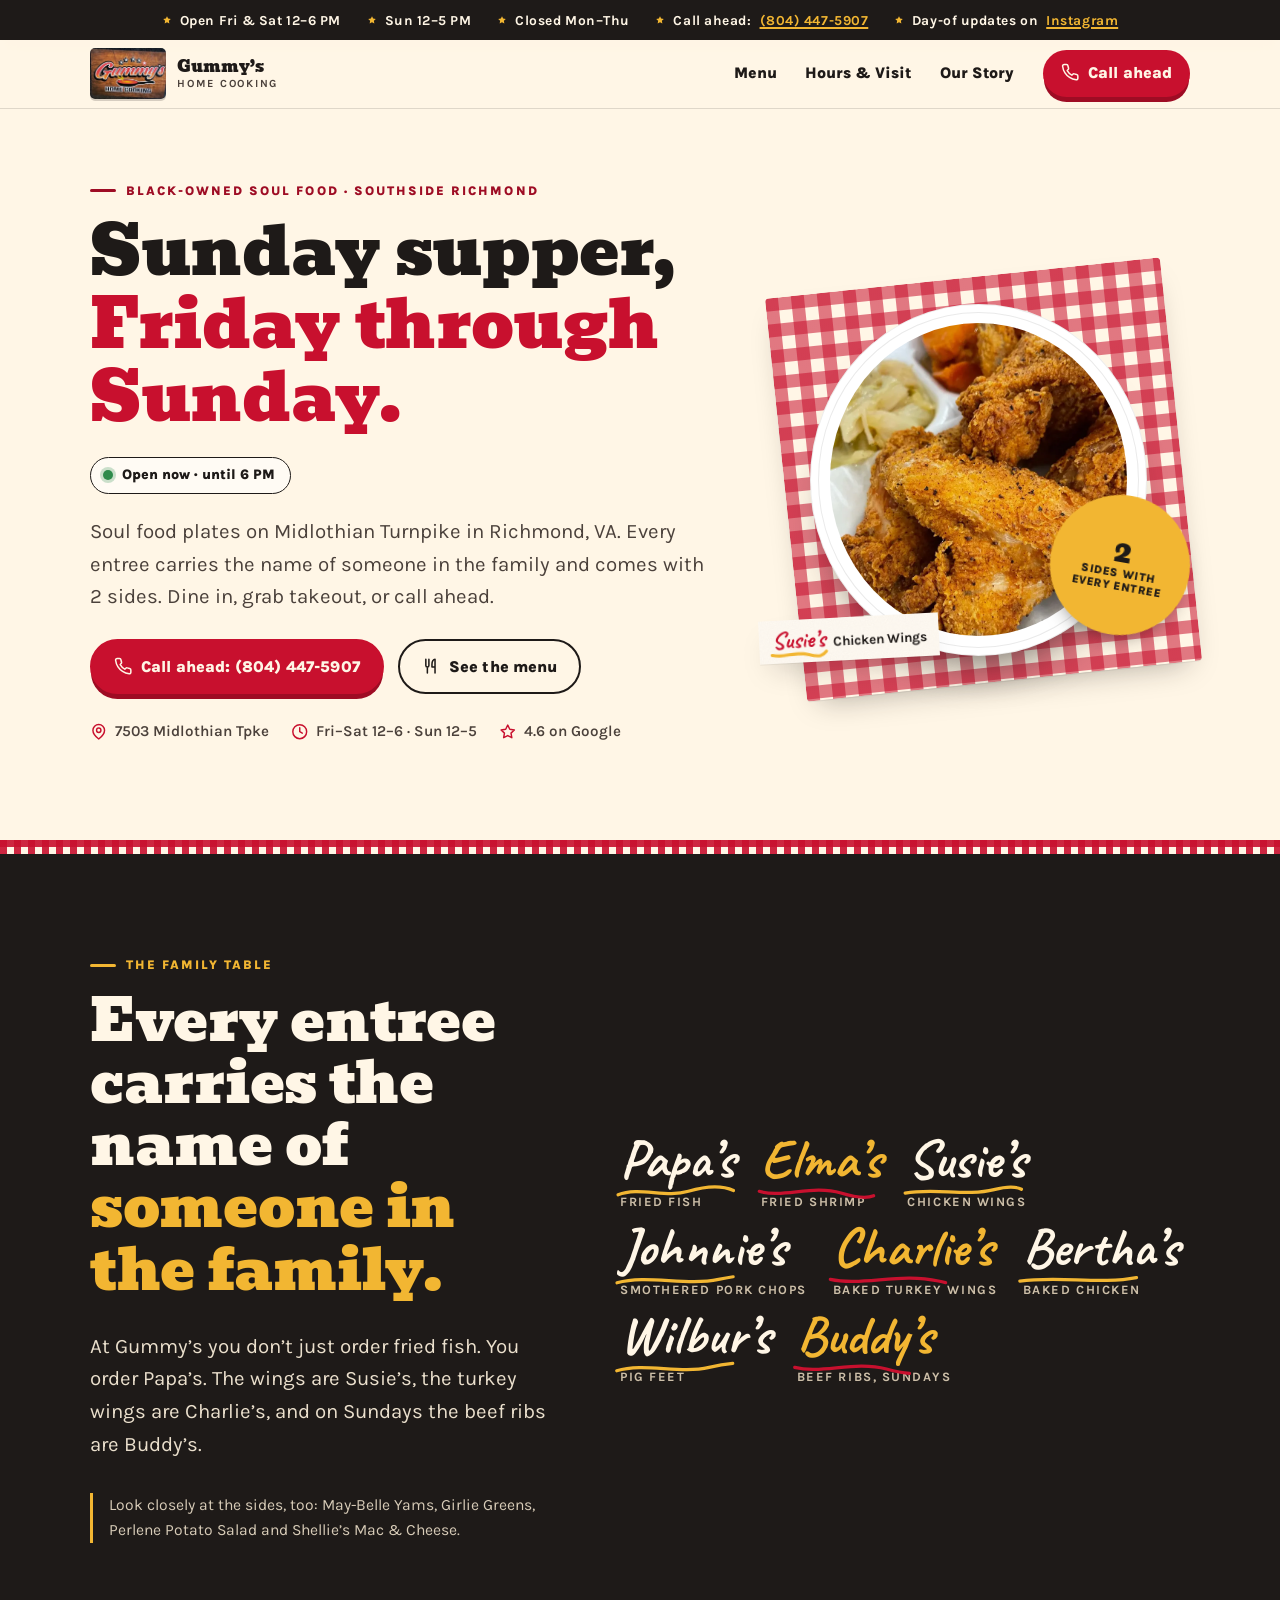
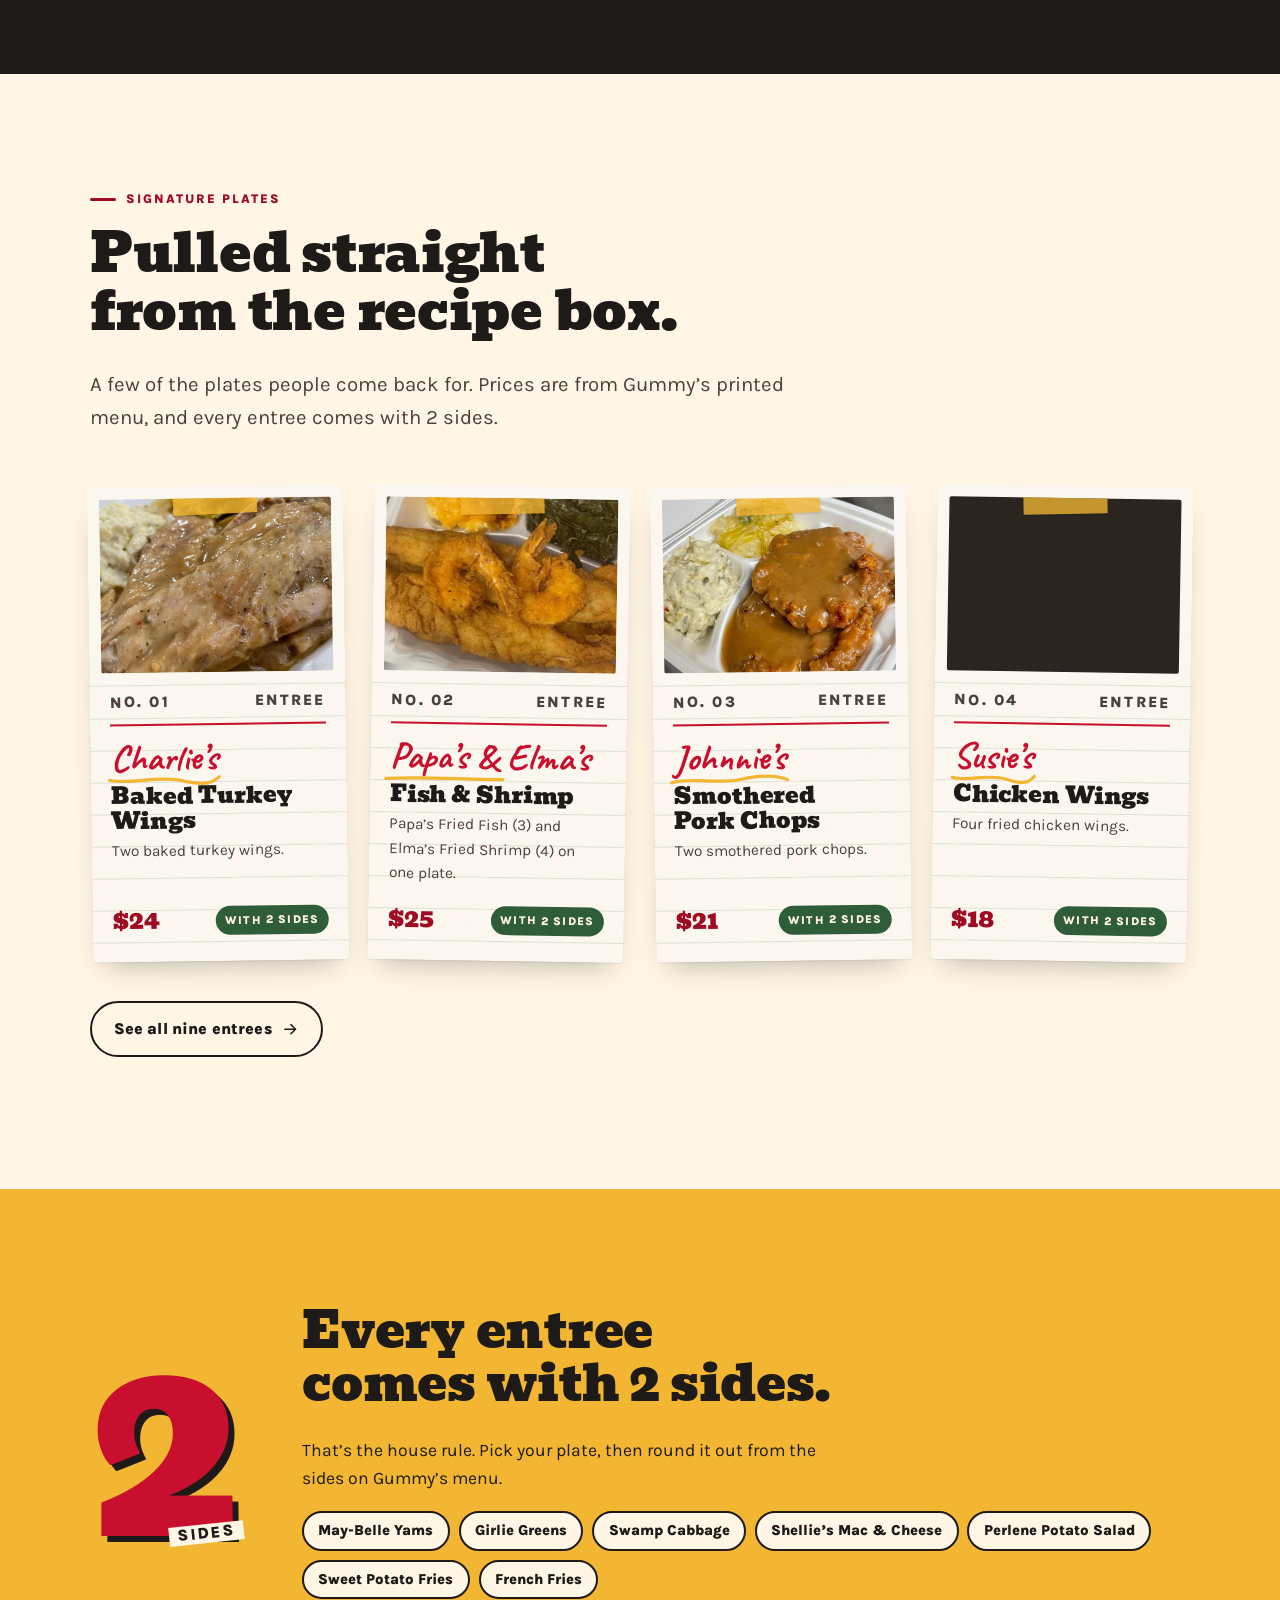
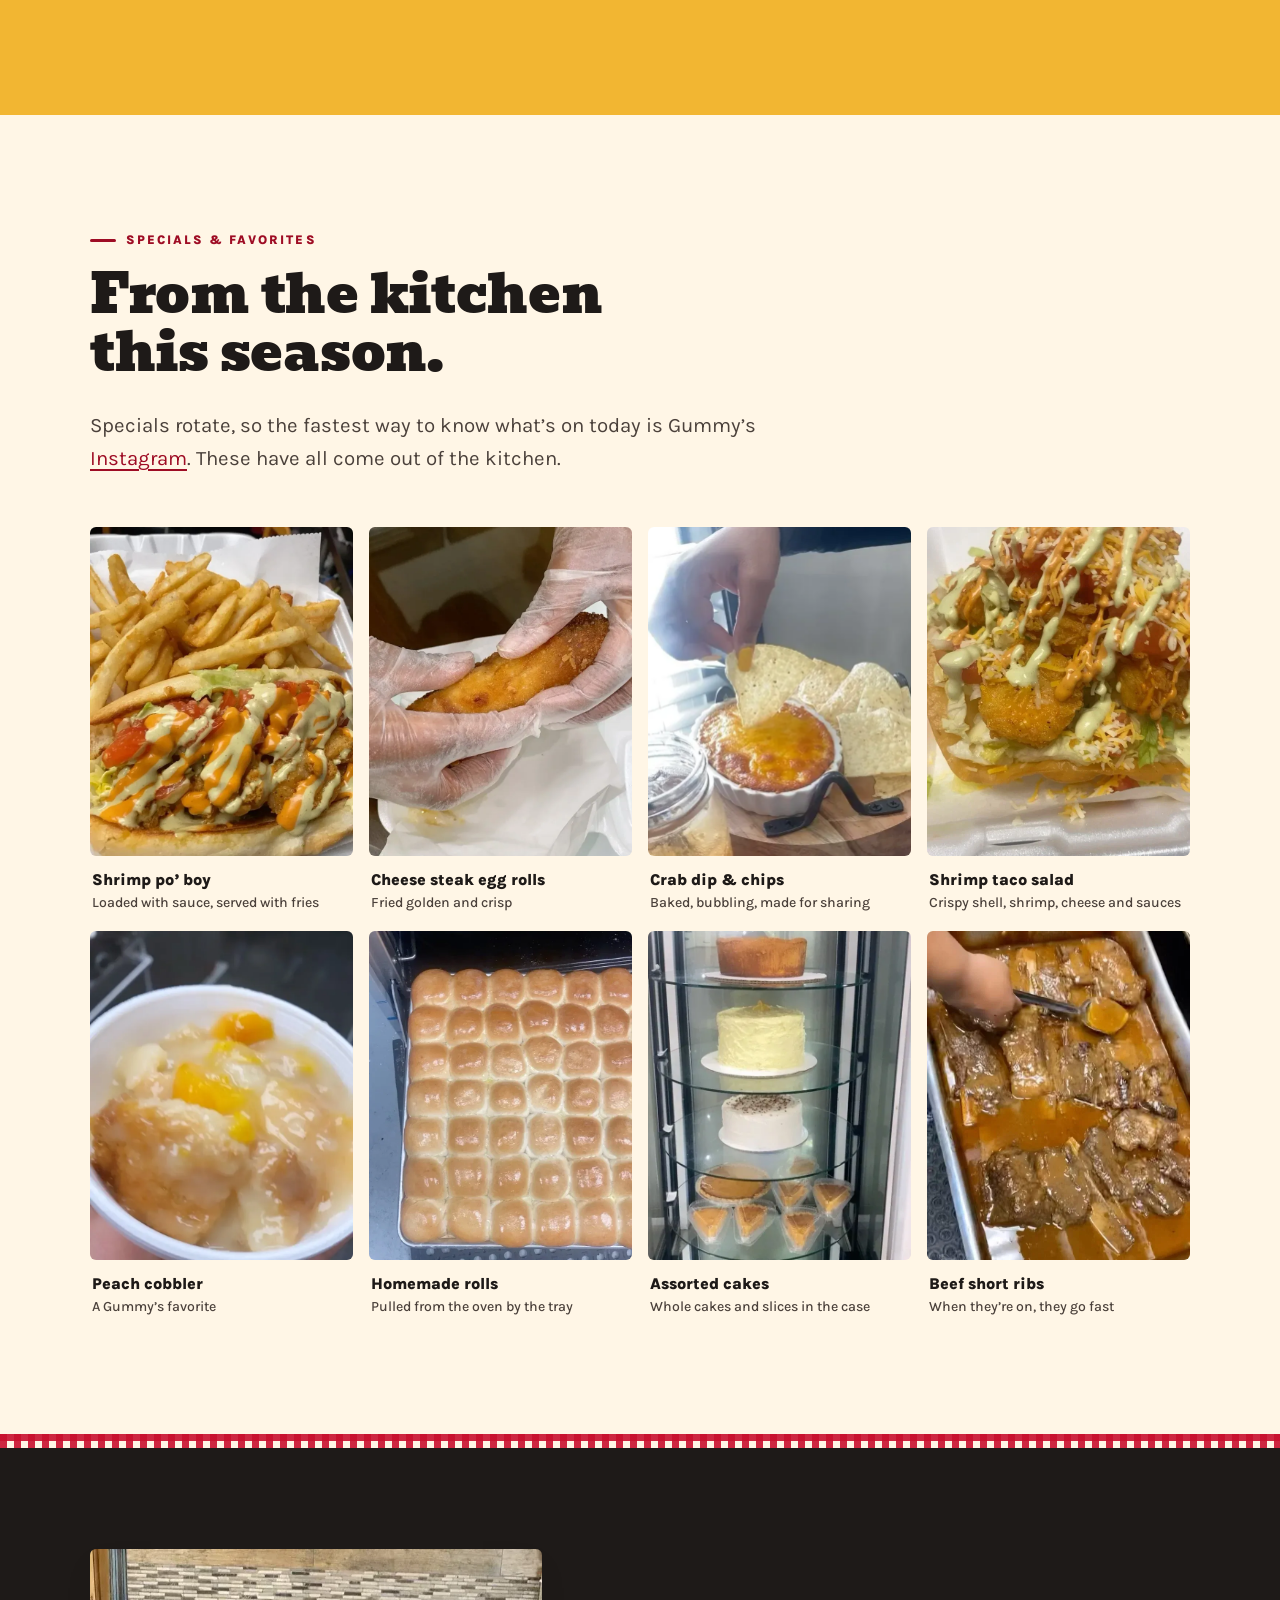
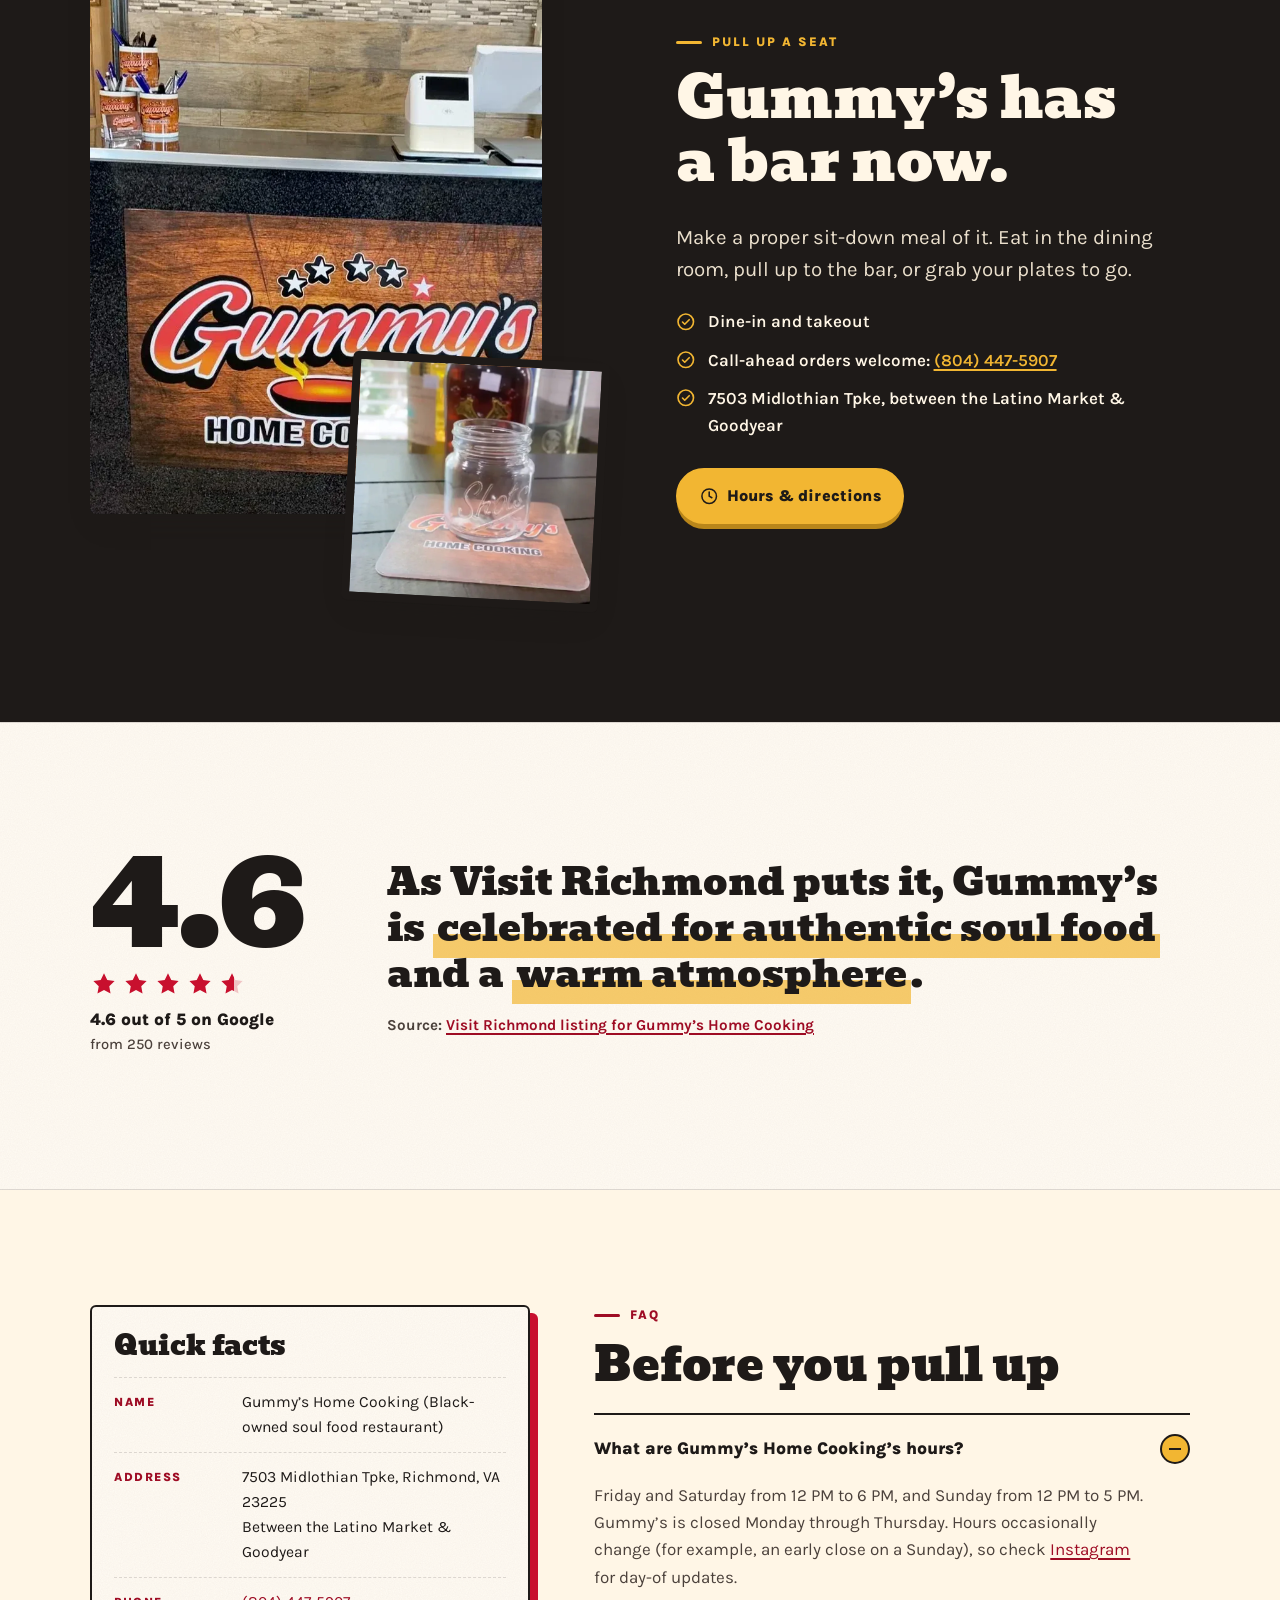
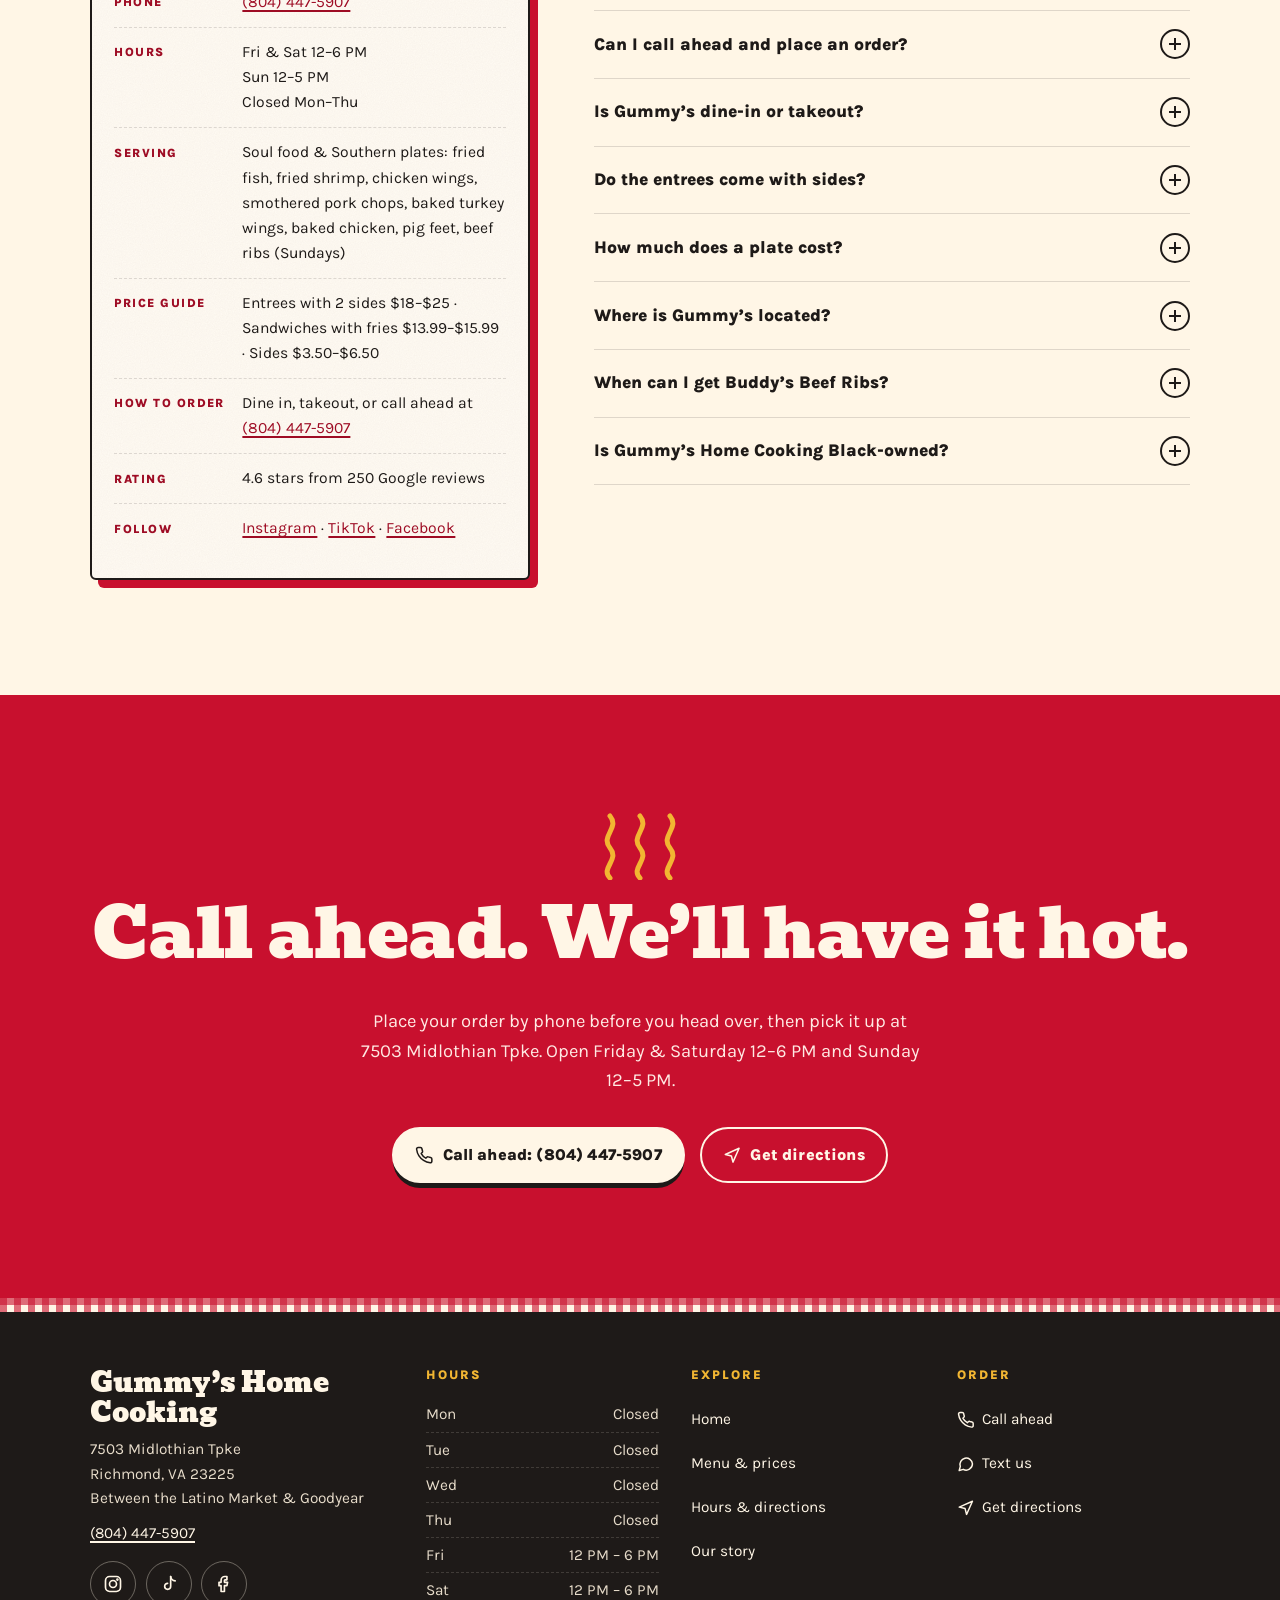
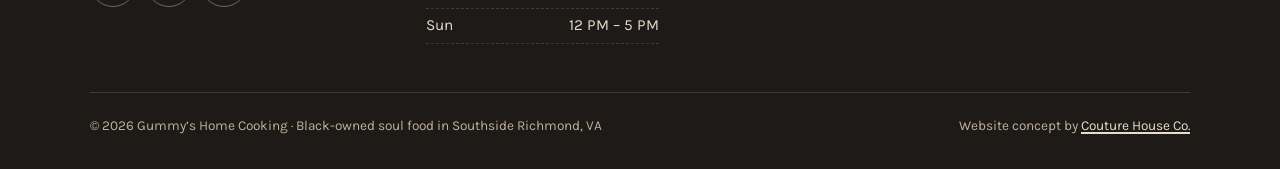
==== index.html @ 1d419b8d "Initial commit: Gummy's Home Cooking static site. Production-ready spec site for Netlify deploy with" ====
<!doctype html>
<html lang="en">
<head>
<meta charset="utf-8">
<meta name="viewport" content="width=device-width, initial-scale=1, viewport-fit=cover">
<title>Gummy's Home Cooking | Soul Food in Richmond, VA</title>
<meta name="description" content="Black-owned soul food on Midlothian Tpke in Richmond, VA. Family-named plates with 2 sides. Open Fri–Sun. Call ahead: (804) 447-5907.">
<link rel="canonical" href="https://gummyshomecooking.com/">
<meta name="theme-color" content="#C8102E">
<meta name="robots" content="index, follow, max-image-preview:large">
<meta property="og:type" content="restaurant">
<meta property="og:site_name" content="Gummy&#39;s Home Cooking">
<meta property="og:title" content="Gummy's Home Cooking | Soul Food in Richmond, VA">
<meta property="og:description" content="Black-owned soul food on Midlothian Tpke in Richmond, VA. Family-named plates with 2 sides. Open Fri–Sun. Call ahead: (804) 447-5907.">
<meta property="og:url" content="https://gummyshomecooking.com/">
<meta property="og:image" content="https://gummyshomecooking.com/assets/img/og.jpg">
<meta property="og:image:width" content="1200">
<meta property="og:image:height" content="630">
<meta property="og:image:alt" content="Gummy&#39;s Home Cooking — soul food on Midlothian Turnpike, Richmond, VA">
<meta property="og:locale" content="en_US">
<meta name="twitter:card" content="summary_large_image">
<meta name="twitter:title" content="Gummy's Home Cooking | Soul Food in Richmond, VA">
<meta name="twitter:description" content="Black-owned soul food on Midlothian Tpke in Richmond, VA. Family-named plates with 2 sides. Open Fri–Sun. Call ahead: (804) 447-5907.">
<meta name="twitter:image" content="https://gummyshomecooking.com/assets/img/og.jpg">
<meta name="geo.region" content="US-VA">
<meta name="geo.placename" content="Richmond">
<link rel="icon" href="assets/img/favicon.svg" type="image/svg+xml">
<link rel="icon" href="assets/img/favicon-32.png" sizes="32x32" type="image/png">
<link rel="apple-touch-icon" href="assets/img/apple-touch-icon.png">
<link rel="manifest" href="site.webmanifest">
<link rel="preload" href="assets/fonts/bevan-latin-400-normal.woff2" as="font" type="font/woff2" crossorigin>
<link rel="preload" href="assets/fonts/karla-latin-wght-normal.woff2" as="font" type="font/woff2" crossorigin>
<link rel="preload" as="image" href="assets/img/susies-fried-chicken-wings-800.webp" imagesrcset="assets/img/susies-fried-chicken-wings-800.webp 800w, assets/img/susies-fried-chicken-wings.webp 1440w" imagesizes="(min-width: 900px) 520px, 90vw" fetchpriority="high">
<link rel="stylesheet" href="assets/css/fonts.css">
<link rel="stylesheet" href="assets/css/site.css">
<script>document.documentElement.classList.add('js')</script>
<script src="assets/js/site.js" defer></script>
<script type="application/ld+json">{
 "@context": "https://schema.org",
 "@graph": [
  {
   "@type": "Restaurant",
   "@id": "https://gummyshomecooking.com/#restaurant",
   "name": "Gummy's Home Cooking",
   "url": "https://gummyshomecooking.com/",
   "logo": "https://gummyshomecooking.com/assets/img/gummys-logo-sign.webp",
   "image": [
    "https://gummyshomecooking.com/assets/img/og.jpg",
    "https://gummyshomecooking.com/assets/img/storefront-sign-night.webp",
    "https://gummyshomecooking.com/assets/img/charlies-baked-turkey-wings.webp"
   ],
   "description": "Black-owned soul food restaurant on Midlothian Turnpike in Southside Richmond, VA. Every entree is named for someone in the family and comes with 2 sides. Dine-in, takeout and call-ahead orders.",
   "telephone": "+1-804-447-5907",
   "address": {
    "@type": "PostalAddress",
    "streetAddress": "7503 Midlothian Tpke",
    "addressLocality": "Richmond",
    "addressRegion": "VA",
    "postalCode": "23225",
    "addressCountry": "US"
   },
   "hasMap": "https://www.google.com/maps/search/?api=1&query=Gummy%27s+Home+Cooking+7503+Midlothian+Tpke+Richmond+VA+23225",
   "openingHoursSpecification": [
    {
     "@type": "OpeningHoursSpecification",
     "dayOfWeek": [
      "Friday",
      "Saturday"
     ],
     "opens": "12:00",
     "closes": "18:00"
    },
    {
     "@type": "OpeningHoursSpecification",
     "dayOfWeek": "Sunday",
     "opens": "12:00",
     "closes": "17:00"
    }
   ],
   "servesCuisine": [
    "Soul Food",
    "Southern"
   ],
   "priceRange": "$5–$25",
   "sameAs": [
    "https://www.instagram.com/gummyshomecooking/",
    "https://www.tiktok.com/@gummyshomecooking",
    "https://www.facebook.com/GummysHomeCooking/"
   ],
   "areaServed": [
    {
     "@type": "City",
     "name": "Richmond",
     "containedInPlace": {
      "@type": "State",
      "name": "Virginia"
     }
    },
    {
     "@type": "Place",
     "name": "Southside Richmond"
    }
   ],
   "hasMenu": {
    "@type": "Menu",
    "name": "Gummy's Home Cooking Menu",
    "url": "https://gummyshomecooking.com/menu.html",
    "inLanguage": "en-US",
    "hasMenuSection": [
     {
      "@type": "MenuSection",
      "name": "Entrees with 2 Sides",
      "hasMenuItem": [
       {
        "@type": "MenuItem",
        "name": "Papa's Fried Fish",
        "description": "Three pieces of fried fish. Served with 2 sides.",
        "offers": {
         "@type": "Offer",
         "price": "20.00",
         "priceCurrency": "USD"
        }
       },
       {
        "@type": "MenuItem",
        "name": "Elma's Fried Shrimp",
        "description": "Ten fried shrimp. Served with 2 sides.",
        "offers": {
         "@type": "Offer",
         "price": "22.00",
         "priceCurrency": "USD"
        }
       },
       {
        "@type": "MenuItem",
        "name": "Papa's & Elma's Fish & Shrimp",
        "description": "Papa's Fried Fish (3) and Elma's Fried Shrimp (4) on one plate. Served with 2 sides.",
        "offers": {
         "@type": "Offer",
         "price": "25.00",
         "priceCurrency": "USD"
        }
       },
       {
        "@type": "MenuItem",
        "name": "Susie's Chicken Wings",
        "description": "Four fried chicken wings. Served with 2 sides.",
        "offers": {
         "@type": "Offer",
         "price": "18.00",
         "priceCurrency": "USD"
        }
       },
       {
        "@type": "MenuItem",
        "name": "Johnnie's Smothered Pork Chops",
        "description": "Two smothered pork chops. Served with 2 sides.",
        "offers": {
         "@type": "Offer",
         "price": "21.00",
         "priceCurrency": "USD"
        }
       },
       {
        "@type": "MenuItem",
        "name": "Charlie's Baked Turkey Wings",
        "description": "Two baked turkey wings. Served with 2 sides.",
        "offers": {
         "@type": "Offer",
         "price": "24.00",
         "priceCurrency": "USD"
        }
       },
       {
        "@type": "MenuItem",
        "name": "Bertha's Baked Chicken",
        "description": "Baked chicken, served with 2 sides."
       },
       {
        "@type": "MenuItem",
        "name": "Wilbur's Pig Feet",
        "description": "Pig feet, served with 2 sides."
       },
       {
        "@type": "MenuItem",
        "name": "Buddy's Beef Ribs",
        "description": "Beef ribs, served on Sundays only. Served with 2 sides."
       }
      ],
      "description": "Every entree is named for someone in the family and comes with 2 sides."
     },
     {
      "@type": "MenuSection",
      "name": "Sides",
      "hasMenuItem": [
       {
        "@type": "MenuItem",
        "name": "Shellie's Mac & Cheese",
        "offers": {
         "@type": "Offer",
         "price": "6.50",
         "priceCurrency": "USD"
        }
       },
       {
        "@type": "MenuItem",
        "name": "Perlene Potato Salad",
        "offers": {
         "@type": "Offer",
         "price": "5.00",
         "priceCurrency": "USD"
        }
       },
       {
        "@type": "MenuItem",
        "name": "Sweet Potato Fries",
        "offers": {
         "@type": "Offer",
         "price": "4.00",
         "priceCurrency": "USD"
        }
       },
       {
        "@type": "MenuItem",
        "name": "Swamp Cabbage",
        "offers": {
         "@type": "Offer",
         "price": "5.00",
         "priceCurrency": "USD"
        }
       },
       {
        "@type": "MenuItem",
        "name": "May-Belle Yams",
        "offers": {
         "@type": "Offer",
         "price": "5.00",
         "priceCurrency": "USD"
        }
       },
       {
        "@type": "MenuItem",
        "name": "Girlie Greens",
        "offers": {
         "@type": "Offer",
         "price": "5.00",
         "priceCurrency": "USD"
        }
       },
       {
        "@type": "MenuItem",
        "name": "French Fries",
        "offers": {
         "@type": "Offer",
         "price": "3.50",
         "priceCurrency": "USD"
        }
       }
      ]
     },
     {
      "@type": "MenuSection",
      "name": "Appetizers",
      "hasMenuItem": [
       {
        "@type": "MenuItem",
        "name": "Fried Mushrooms",
        "offers": {
         "@type": "Offer",
         "price": "5.00",
         "priceCurrency": "USD"
        }
       },
       {
        "@type": "MenuItem",
        "name": "Steak Egg Roll",
        "offers": {
         "@type": "Offer",
         "price": "6.00",
         "priceCurrency": "USD"
        }
       },
       {
        "@type": "MenuItem",
        "name": "Fried Okra",
        "offers": {
         "@type": "Offer",
         "price": "5.00",
         "priceCurrency": "USD"
        }
       },
       {
        "@type": "MenuItem",
        "name": "Onion Rings",
        "offers": {
         "@type": "Offer",
         "price": "5.00",
         "priceCurrency": "USD"
        }
       }
      ]
     },
     {
      "@type": "MenuSection",
      "name": "Sandwiches with Fries",
      "hasMenuItem": [
       {
        "@type": "MenuItem",
        "name": "Pork Chop Sandwich",
        "offers": {
         "@type": "Offer",
         "price": "13.99",
         "priceCurrency": "USD"
        }
       },
       {
        "@type": "MenuItem",
        "name": "Shrimp Po Boy",
        "offers": {
         "@type": "Offer",
         "price": "15.99",
         "priceCurrency": "USD"
        }
       },
       {
        "@type": "MenuItem",
        "name": "Fish Po Boy",
        "offers": {
         "@type": "Offer",
         "price": "14.99",
         "priceCurrency": "USD"
        }
       }
      ]
     },
     {
      "@type": "MenuSection",
      "name": "Salads",
      "hasMenuItem": [
       {
        "@type": "MenuItem",
        "name": "Shrimp Taco Salad",
        "offers": {
         "@type": "Offer",
         "price": "15.99",
         "priceCurrency": "USD"
        }
       },
       {
        "@type": "MenuItem",
        "name": "Fish Taco Salad",
        "offers": {
         "@type": "Offer",
         "price": "13.99",
         "priceCurrency": "USD"
        }
       }
      ]
     },
     {
      "@type": "MenuSection",
      "name": "Kids Meals with Fries & Drink",
      "hasMenuItem": [
       {
        "@type": "MenuItem",
        "name": "Grilled Cheese",
        "offers": {
         "@type": "Offer",
         "price": "5.99",
         "priceCurrency": "USD"
        }
       },
       {
        "@type": "MenuItem",
        "name": "Shrimp (5)",
        "offers": {
         "@type": "Offer",
         "price": "7.99",
         "priceCurrency": "USD"
        }
       },
       {
        "@type": "MenuItem",
        "name": "Chicken Tenders (2)",
        "offers": {
         "@type": "Offer",
         "price": "6.99",
         "priceCurrency": "USD"
        }
       }
      ]
     },
     {
      "@type": "MenuSection",
      "name": "Drinks",
      "hasMenuItem": [
       {
        "@type": "MenuItem",
        "name": "Pepsi Products",
        "offers": {
         "@type": "Offer",
         "price": "2.99",
         "priceCurrency": "USD"
        }
       },
       {
        "@type": "MenuItem",
        "name": "Sweet Tea",
        "offers": {
         "@type": "Offer",
         "price": "2.99",
         "priceCurrency": "USD"
        }
       },
       {
        "@type": "MenuItem",
        "name": "Bottle Water",
        "offers": {
         "@type": "Offer",
         "price": "2.00",
         "priceCurrency": "USD"
        }
       }
      ]
     },
     {
      "@type": "MenuSection",
      "name": "Desserts",
      "hasMenuItem": [
       {
        "@type": "MenuItem",
        "name": "Assorted Dessert",
        "offers": {
         "@type": "Offer",
         "price": "5.00",
         "priceCurrency": "USD"
        }
       }
      ]
     }
    ]
   },
   "amenityFeature": [
    {
     "@type": "LocationFeatureSpecification",
     "name": "Dine-in",
     "value": true
    },
    {
     "@type": "LocationFeatureSpecification",
     "name": "Takeout",
     "value": true
    },
    {
     "@type": "LocationFeatureSpecification",
     "name": "Bar",
     "value": true
    }
   ],
   "aggregateRating": {
    "@type": "AggregateRating",
    "ratingValue": "4.6",
    "reviewCount": "250",
    "bestRating": "5"
   }
  },
  {
   "@type": "WebSite",
   "@id": "https://gummyshomecooking.com/#website",
   "url": "https://gummyshomecooking.com/",
   "name": "Gummy's Home Cooking",
   "publisher": {
    "@id": "https://gummyshomecooking.com/#restaurant"
   },
   "inLanguage": "en-US"
  },
  {
   "@type": "FAQPage",
   "mainEntity": [
    {
     "@type": "Question",
     "name": "What are Gummy's Home Cooking's hours?",
     "acceptedAnswer": {
      "@type": "Answer",
      "text": "Friday and Saturday from 12 PM to 6 PM, and Sunday from 12 PM to 5 PM. Gummy's is closed Monday through Thursday. Hours occasionally change (for example, an early close on a Sunday), so check Instagram for day-of updates."
     }
    },
    {
     "@type": "Question",
     "name": "Can I call ahead and place an order?",
     "acceptedAnswer": {
      "@type": "Answer",
      "text": "Yes. Call (804) 447-5907 to place your order ahead of time, then pick it up at 7503 Midlothian Tpke."
     }
    },
    {
     "@type": "Question",
     "name": "Is Gummy's dine-in or takeout?",
     "acceptedAnswer": {
      "@type": "Answer",
      "text": "Both. You can sit down and eat in, pull up to the bar, or take your plates to go."
     }
    },
    {
     "@type": "Question",
     "name": "Do the entrees come with sides?",
     "acceptedAnswer": {
      "@type": "Answer",
      "text": "Yes. Every entree comes with 2 sides, like May-Belle Yams, Girlie Greens, Swamp Cabbage, Perlene Potato Salad or Shellie's Mac & Cheese."
     }
    },
    {
     "@type": "Question",
     "name": "How much does a plate cost?",
     "acceptedAnswer": {
      "@type": "Answer",
      "text": "On the printed menu, entrees with 2 sides run $18 to $25, sandwiches with fries run $13.99 to $15.99, and sides run $3.50 to $6.50. Kids meals with fries and a drink start at $5.99."
     }
    },
    {
     "@type": "Question",
     "name": "Where is Gummy's located?",
     "acceptedAnswer": {
      "@type": "Answer",
      "text": "7503 Midlothian Tpke, Richmond, VA 23225, on Midlothian Turnpike in Southside Richmond. It sits between the Latino Market and Goodyear."
     }
    },
    {
     "@type": "Question",
     "name": "When can I get Buddy's Beef Ribs?",
     "acceptedAnswer": {
      "@type": "Answer",
      "text": "Buddy's Beef Ribs are a Sunday-only entree. Call ahead on Sunday to make sure they're still available."
     }
    },
    {
     "@type": "Question",
     "name": "Is Gummy's Home Cooking Black-owned?",
     "acceptedAnswer": {
      "@type": "Answer",
      "text": "Yes. Gummy's is a Black-owned soul food restaurant in Richmond, VA."
     }
    }
   ]
  }
 ]
}</script>
</head>
<body>
<a class="skip-link" href="#main">Skip to content</a>
<div class="ribbon" role="region" aria-label="Hours">
<div class="ribbon-track"><p class="ribbon-set" style="margin:0"><span><svg class="star" viewBox="0 0 24 24" aria-hidden="true" focusable="false"><path d="m12 2.8 2.8 5.8 6.3.9-4.6 4.4 1.1 6.3L12 17.2l-5.6 3 1.1-6.3-4.6-4.4 6.3-.9z"/></svg>Open Fri &amp; Sat 12–6 PM</span><span><svg class="star" viewBox="0 0 24 24" aria-hidden="true" focusable="false"><path d="m12 2.8 2.8 5.8 6.3.9-4.6 4.4 1.1 6.3L12 17.2l-5.6 3 1.1-6.3-4.6-4.4 6.3-.9z"/></svg>Sun 12–5 PM</span><span><svg class="star" viewBox="0 0 24 24" aria-hidden="true" focusable="false"><path d="m12 2.8 2.8 5.8 6.3.9-4.6 4.4 1.1 6.3L12 17.2l-5.6 3 1.1-6.3-4.6-4.4 6.3-.9z"/></svg>Closed Mon–Thu</span><span class="rb-extra"><svg class="star" viewBox="0 0 24 24" aria-hidden="true" focusable="false"><path d="m12 2.8 2.8 5.8 6.3.9-4.6 4.4 1.1 6.3L12 17.2l-5.6 3 1.1-6.3-4.6-4.4 6.3-.9z"/></svg>Call ahead: <a href="tel:+18044475907">(804) 447-5907</a></span><span class="rb-extra"><svg class="star" viewBox="0 0 24 24" aria-hidden="true" focusable="false"><path d="m12 2.8 2.8 5.8 6.3.9-4.6 4.4 1.1 6.3L12 17.2l-5.6 3 1.1-6.3-4.6-4.4 6.3-.9z"/></svg>Day-of updates on <a href="https://www.instagram.com/gummyshomecooking/" rel="noopener">Instagram</a></span></p><p class="ribbon-set" aria-hidden="true" style="margin:0"><span><svg class="star" viewBox="0 0 24 24" aria-hidden="true" focusable="false"><path d="m12 2.8 2.8 5.8 6.3.9-4.6 4.4 1.1 6.3L12 17.2l-5.6 3 1.1-6.3-4.6-4.4 6.3-.9z"/></svg>Open Fri &amp; Sat 12–6 PM</span><span><svg class="star" viewBox="0 0 24 24" aria-hidden="true" focusable="false"><path d="m12 2.8 2.8 5.8 6.3.9-4.6 4.4 1.1 6.3L12 17.2l-5.6 3 1.1-6.3-4.6-4.4 6.3-.9z"/></svg>Sun 12–5 PM</span><span><svg class="star" viewBox="0 0 24 24" aria-hidden="true" focusable="false"><path d="m12 2.8 2.8 5.8 6.3.9-4.6 4.4 1.1 6.3L12 17.2l-5.6 3 1.1-6.3-4.6-4.4 6.3-.9z"/></svg>Closed Mon–Thu</span><span class="rb-extra"><svg class="star" viewBox="0 0 24 24" aria-hidden="true" focusable="false"><path d="m12 2.8 2.8 5.8 6.3.9-4.6 4.4 1.1 6.3L12 17.2l-5.6 3 1.1-6.3-4.6-4.4 6.3-.9z"/></svg>Call ahead: <a tabindex="-1" href="tel:+18044475907">(804) 447-5907</a></span><span class="rb-extra"><svg class="star" viewBox="0 0 24 24" aria-hidden="true" focusable="false"><path d="m12 2.8 2.8 5.8 6.3.9-4.6 4.4 1.1 6.3L12 17.2l-5.6 3 1.1-6.3-4.6-4.4 6.3-.9z"/></svg>Day-of updates on <a tabindex="-1" href="https://www.instagram.com/gummyshomecooking/" rel="noopener">Instagram</a></span></p></div>
</div>
<header class="site-header">
 <div class="wrap header-in">
  <a class="brand" href="index.html" aria-label="Gummy&rsquo;s Home Cooking, home">
   <img src="assets/img/gummys-logo-sm.webp" width="320" height="215" alt="Gummy&rsquo;s Home Cooking logo: red script lettering with stars above a skillet">
   <span class="brand-text">Gummy&rsquo;s<small>Home Cooking</small></span>
  </a>
  <button class="nav-toggle" type="button" aria-expanded="false" aria-controls="site-nav"><span class="bars"><span></span></span><span class="label">Menu</span></button>
  <nav class="site-nav" id="site-nav" aria-label="Main">
   <ul><li><a href="menu.html">Menu</a></li><li><a href="visit.html">Hours &amp; Visit</a></li><li><a href="about.html">Our Story</a></li><li class="nav-call"><a class="btn" href="tel:+18044475907"><svg class="icon" viewBox="0 0 24 24" aria-hidden="true" focusable="false"><path d="M22 16.9v3a2 2 0 0 1-2.2 2 19.8 19.8 0 0 1-8.6-3.1 19.5 19.5 0 0 1-6-6A19.8 19.8 0 0 1 2.1 4.2 2 2 0 0 1 4.1 2h3a2 2 0 0 1 2 1.7c.1 1 .4 1.9.7 2.8a2 2 0 0 1-.5 2.1L8.1 9.9a16 16 0 0 0 6 6l1.3-1.3a2 2 0 0 1 2.1-.4c.9.3 1.8.6 2.8.7a2 2 0 0 1 1.7 2z"/></svg>Call ahead</a></li></ul>
  </nav>
 </div>
</header>

<main id="main">
<section class="hero" aria-labelledby="hero-title">
 <div class="wrap hero-grid">
  <div class="hero-copy">
   <p class="eyebrow">Black-owned soul food &middot; Southside Richmond</p>
   <h1 id="hero-title">Sunday supper, <span class="accent">Friday through Sunday.</span></h1>
   <p class="status-pill" data-open-status data-state="info"><span class="dot" aria-hidden="true"></span><span class="status-text">Open Friday, Saturday &amp; Sunday</span></p>
   <p class="lede">Soul food plates on Midlothian Turnpike in Richmond, VA. Every entree carries the name of someone in the family and comes with 2 sides. Dine in, grab takeout, or call ahead.</p>
   <div class="btn-row">
    <a class="btn" href="tel:+18044475907"><svg class="icon" viewBox="0 0 24 24" aria-hidden="true" focusable="false"><path d="M22 16.9v3a2 2 0 0 1-2.2 2 19.8 19.8 0 0 1-8.6-3.1 19.5 19.5 0 0 1-6-6A19.8 19.8 0 0 1 2.1 4.2 2 2 0 0 1 4.1 2h3a2 2 0 0 1 2 1.7c.1 1 .4 1.9.7 2.8a2 2 0 0 1-.5 2.1L8.1 9.9a16 16 0 0 0 6 6l1.3-1.3a2 2 0 0 1 2.1-.4c.9.3 1.8.6 2.8.7a2 2 0 0 1 1.7 2z"/></svg>Call ahead: (804) 447-5907</a>
    <a class="btn btn--ghost" href="menu.html"><svg class="icon" viewBox="0 0 24 24" aria-hidden="true" focusable="false"><path d="M5 3v8a2 2 0 0 0 2 2h0a2 2 0 0 0 2-2V3M7 13v8M17 21V3c-2.2 0-4 2.7-4 6.5V13h4"/></svg>See the menu</a>
   </div>
   <div class="hero-meta">
    <span><svg class="icon" viewBox="0 0 24 24" aria-hidden="true" focusable="false"><path d="M20 10c0 6-8 12-8 12s-8-6-8-12a8 8 0 0 1 16 0z"/><circle cx="12" cy="10" r="3"/></svg>7503 Midlothian Tpke</span>
    <span><svg class="icon" viewBox="0 0 24 24" aria-hidden="true" focusable="false"><circle cx="12" cy="12" r="9.5"/><path d="M12 6.5V12l3.5 2"/></svg>Fri–Sat 12–6 &middot; Sun 12–5</span>
    <span><svg class="icon" viewBox="0 0 24 24" aria-hidden="true" focusable="false"><path d="m12 2.8 2.8 5.8 6.3.9-4.6 4.4 1.1 6.3L12 17.2l-5.6 3 1.1-6.3-4.6-4.4 6.3-.9z"/></svg>4.6 on Google</span>
   </div>
  </div>
  <div class="plate-stage scribble-group" aria-label="Susie&rsquo;s Chicken Wings plated with sides">
   <div class="plate-cloth gingham" aria-hidden="true"></div>
   <svg class="steam" viewBox="0 0 200 140" aria-hidden="true" focusable="false">
 <path class="steam-1" d="M58 138c-16-18 14-30 0-50s16-32 2-52"/>
 <path class="steam-2" d="M102 138c-16-18 14-30 0-50s16-32 2-52"/>
 <path class="steam-3" d="M146 138c-16-18 14-30 0-50s16-32 2-52"/>
</svg>
   <div class="plate"><img src="assets/img/susies-fried-chicken-wings.webp" srcset="assets/img/susies-fried-chicken-wings-800.webp 800w, assets/img/susies-fried-chicken-wings.webp 1440w" sizes="(min-width: 900px) 520px, 90vw" width="1440" height="1800" alt="Crispy fried chicken wings with candied yams and cabbage" fetchpriority="high" decoding="async"></div>
   <p class="plate-tag" aria-hidden="true"><span><b>2</b>sides with every entree</span></p>
   <p class="plate-caption"><span class="fam">Susie&rsquo;s<svg class="scribble" viewBox="0 0 120 12" preserveAspectRatio="none" aria-hidden="true" focusable="false"><path pathLength="1" d="M3 6 C 25 10, 52 2, 78 7 S 110 9, 117 4"/></svg></span> Chicken Wings</p>
  </div>
 </div>
</section>

<section class="family section on-dark" aria-labelledby="family-title">
 <div class="wrap family-grid">
  <div class="reveal">
   <p class="eyebrow">The family table</p>
   <h2 id="family-title">Every entree carries the name of <em>someone in the family.</em></h2>
   <p class="lede">At Gummy&rsquo;s you don&rsquo;t just order fried fish. You order Papa&rsquo;s. The wings are Susie&rsquo;s, the turkey wings are Charlie&rsquo;s, and on Sundays the beef ribs are Buddy&rsquo;s.</p>
   <p class="family-note">Look closely at the sides, too: May-Belle Yams, Girlie Greens, Perlene Potato Salad and Shellie&rsquo;s Mac &amp; Cheese.</p>
  </div>
  <ul class="name-board scribble-group" aria-label="Family-named entrees"><li><span class="fam">Papa&rsquo;s<svg class="scribble" viewBox="0 0 120 12" preserveAspectRatio="none" aria-hidden="true" focusable="false"><path pathLength="1" d="M2 8 C 22 3, 48 10, 70 6 S 108 3, 118 7"/></svg></span><small>Fried Fish</small></li><li><span class="fam">Elma&rsquo;s<svg class="scribble" viewBox="0 0 120 12" preserveAspectRatio="none" aria-hidden="true" focusable="false"><path pathLength="1" d="M3 6 C 25 10, 52 2, 78 7 S 110 9, 117 4"/></svg></span><small>Fried Shrimp</small></li><li><span class="fam">Susie&rsquo;s<svg class="scribble" viewBox="0 0 120 12" preserveAspectRatio="none" aria-hidden="true" focusable="false"><path pathLength="1" d="M2 7 C 30 4, 60 9, 85 5 S 112 6, 118 8"/></svg></span><small>Chicken Wings</small></li><li><span class="fam">Johnnie&rsquo;s<svg class="scribble" viewBox="0 0 120 12" preserveAspectRatio="none" aria-hidden="true" focusable="false"><path pathLength="1" d="M2 8 C 22 3, 48 10, 70 6 S 108 3, 118 7"/></svg></span><small>Smothered Pork Chops</small></li><li><span class="fam">Charlie&rsquo;s<svg class="scribble" viewBox="0 0 120 12" preserveAspectRatio="none" aria-hidden="true" focusable="false"><path pathLength="1" d="M3 6 C 25 10, 52 2, 78 7 S 110 9, 117 4"/></svg></span><small>Baked Turkey Wings</small></li><li><span class="fam">Bertha&rsquo;s<svg class="scribble" viewBox="0 0 120 12" preserveAspectRatio="none" aria-hidden="true" focusable="false"><path pathLength="1" d="M2 7 C 30 4, 60 9, 85 5 S 112 6, 118 8"/></svg></span><small>Baked Chicken</small></li><li><span class="fam">Wilbur&rsquo;s<svg class="scribble" viewBox="0 0 120 12" preserveAspectRatio="none" aria-hidden="true" focusable="false"><path pathLength="1" d="M2 8 C 22 3, 48 10, 70 6 S 108 3, 118 7"/></svg></span><small>Pig Feet</small></li><li><span class="fam">Buddy&rsquo;s<svg class="scribble" viewBox="0 0 120 12" preserveAspectRatio="none" aria-hidden="true" focusable="false"><path pathLength="1" d="M3 6 C 25 10, 52 2, 78 7 S 110 9, 117 4"/></svg></span><small>Beef Ribs, Sundays</small></li></ul>
 </div>
</section>

<section class="section plates" aria-labelledby="plates-title">
 <div class="wrap">
  <div class="section-head reveal">
   <p class="eyebrow">Signature plates</p>
   <h2 id="plates-title">Pulled straight from the recipe box.</h2>
   <p class="lede">A few of the plates people come back for. Prices are from Gummy&rsquo;s printed menu, and every entree comes with 2 sides.</p>
  </div>
  <div class="deck deck--4 deal">
<article class="rcard">
 <div class="rcard-photo"><img src="assets/img/charlies-baked-turkey-wings.webp" srcset="assets/img/charlies-baked-turkey-wings-800.webp 800w, assets/img/charlies-baked-turkey-wings.webp 1440w" sizes="(min-width: 1040px) 23vw, (min-width: 640px) 45vw, 92vw" width="1440" height="1800" alt="Baked turkey wing in gravy with cabbage and potato salad" loading="lazy" decoding="async"></div>
 <div class="rcard-body">
  <p class="rcard-no"><span>No. 01</span><span>Entree</span></p>
  <span class="fam">Charlie&rsquo;s<svg class="scribble" viewBox="0 0 120 12" preserveAspectRatio="none" aria-hidden="true" focusable="false"><path pathLength="1" d="M3 6 C 25 10, 52 2, 78 7 S 110 9, 117 4"/></svg></span>
  <h3>Baked Turkey Wings</h3>
  <p>Two baked turkey wings.</p>
  <div class="rcard-foot"><span class="price">$24</span><span class="badge">With 2 sides</span></div>
 </div>
</article>
<article class="rcard">
 <div class="rcard-photo"><img src="assets/img/fish-and-shrimp-dinner.webp" width="720" height="899" alt="Fried fish and fried shrimp dinner with baked mac and cheese and collard greens" loading="lazy" decoding="async"></div>
 <div class="rcard-body">
  <p class="rcard-no"><span>No. 02</span><span>Entree</span></p>
  <span class="fam">Papa&rsquo;s &amp; Elma&rsquo;s<svg class="scribble" viewBox="0 0 120 12" preserveAspectRatio="none" aria-hidden="true" focusable="false"><path pathLength="1" d="M2 7 C 30 4, 60 9, 85 5 S 112 6, 118 8"/></svg></span>
  <h3>Fish &amp; Shrimp</h3>
  <p>Papa&rsquo;s Fried Fish (3) and Elma&rsquo;s Fried Shrimp (4) on one plate.</p>
  <div class="rcard-foot"><span class="price">$25</span><span class="badge">With 2 sides</span></div>
 </div>
</article>
<article class="rcard">
 <div class="rcard-photo"><img src="assets/img/johnnies-smothered-pork-chops.webp" srcset="assets/img/johnnies-smothered-pork-chops-800.webp 800w, assets/img/johnnies-smothered-pork-chops.webp 1440w" sizes="(min-width: 1040px) 23vw, (min-width: 640px) 45vw, 92vw" width="1440" height="1800" alt="Smothered pork chops covered in brown gravy with potato salad and cabbage" loading="lazy" decoding="async"></div>
 <div class="rcard-body">
  <p class="rcard-no"><span>No. 03</span><span>Entree</span></p>
  <span class="fam">Johnnie&rsquo;s<svg class="scribble" viewBox="0 0 120 12" preserveAspectRatio="none" aria-hidden="true" focusable="false"><path pathLength="1" d="M2 8 C 22 3, 48 10, 70 6 S 108 3, 118 7"/></svg></span>
  <h3>Smothered Pork Chops</h3>
  <p>Two smothered pork chops.</p>
  <div class="rcard-foot"><span class="price">$21</span><span class="badge">With 2 sides</span></div>
 </div>
</article>
<article class="rcard">
 <div class="rcard-photo"><img src="assets/img/chicken-wing-dinner.webp" width="618" height="875" alt="Fried chicken wing dinner with baked mac and cheese and cabbage in a takeout tray" loading="lazy" decoding="async"></div>
 <div class="rcard-body">
  <p class="rcard-no"><span>No. 04</span><span>Entree</span></p>
  <span class="fam">Susie&rsquo;s<svg class="scribble" viewBox="0 0 120 12" preserveAspectRatio="none" aria-hidden="true" focusable="false"><path pathLength="1" d="M3 6 C 25 10, 52 2, 78 7 S 110 9, 117 4"/></svg></span>
  <h3>Chicken Wings</h3>
  <p>Four fried chicken wings.</p>
  <div class="rcard-foot"><span class="price">$18</span><span class="badge">With 2 sides</span></div>
 </div>
</article>
  </div>
  <p style="margin-top:2.5rem"><a class="btn btn--ghost" href="menu.html">See all nine entrees <svg class="icon" viewBox="0 0 24 24" aria-hidden="true" focusable="false"><path d="M5 12h14M13 6l6 6-6 6"/></svg></a></p>
 </div>
</section>

<section class="sides-band section" aria-labelledby="sides-title">
 <div class="wrap sides-grid">
  <div class="big-two reveal" aria-hidden="true">2<small>sides</small></div>
  <div class="reveal">
   <h2 id="sides-title">Every entree comes with 2 sides.</h2>
   <p>That&rsquo;s the house rule. Pick your plate, then round it out from the sides on Gummy&rsquo;s menu.</p>
   <ul class="side-chips" aria-label="Sides on the menu">
    <li>May-Belle Yams</li><li>Girlie Greens</li><li>Swamp Cabbage</li><li>Shellie&rsquo;s Mac &amp; Cheese</li><li>Perlene Potato Salad</li><li>Sweet Potato Fries</li><li>French Fries</li>
   </ul>
  </div>
 </div>
</section>

<section class="section kitchen" aria-labelledby="kitchen-title">
 <div class="wrap">
  <div class="section-head reveal">
   <p class="eyebrow">Specials &amp; favorites</p>
   <h2 id="kitchen-title">From the kitchen this season.</h2>
   <p class="lede">Specials rotate, so the fastest way to know what&rsquo;s on today is Gummy&rsquo;s <a href="https://www.instagram.com/gummyshomecooking/" rel="noopener">Instagram</a>. These have all come out of the kitchen.</p>
  </div>
  <div class="strip" role="list"><figure class="snap" role="listitem"><div class="snap-img"><img src="assets/img/shrimp-po-boy.webp" width="720" height="900" alt="Shrimp po boy sandwich dressed with lettuce, tomato and drizzled sauces next to a pile of fries" loading="lazy" decoding="async"></div><figcaption>Shrimp po&rsquo; boy<span>Loaded with sauce, served with fries</span></figcaption></figure><figure class="snap" role="listitem"><div class="snap-img"><img src="assets/img/cheesesteak-egg-rolls.webp" width="720" height="900" alt="Gloved hands holding a golden fried cheese steak egg roll" loading="lazy" decoding="async"></div><figcaption>Cheese steak egg rolls<span>Fried golden and crisp</span></figcaption></figure><figure class="snap" role="listitem"><div class="snap-img"><img src="assets/img/crab-dip-and-chips.webp" width="700" height="660" alt="Tortilla chip dipped into a ramekin of baked crab dip on a wooden board" loading="lazy" decoding="async"></div><figcaption>Crab dip &amp; chips<span>Baked, bubbling, made for sharing</span></figcaption></figure><figure class="snap" role="listitem"><div class="snap-img"><img src="assets/img/shrimp-taco-salad.webp" width="720" height="900" alt="Shrimp taco salad in a crispy shell topped with shredded cheese, tomato and drizzled sauces" loading="lazy" decoding="async"></div><figcaption>Shrimp taco salad<span>Crispy shell, shrimp, cheese and sauces</span></figcaption></figure><figure class="snap" role="listitem"><div class="snap-img"><img src="assets/img/peach-cobbler.webp" width="720" height="900" alt="Cup of peach cobbler with syrupy peaches and golden crust" loading="lazy" decoding="async"></div><figcaption>Peach cobbler<span>A Gummy’s favorite</span></figcaption></figure><figure class="snap" role="listitem"><div class="snap-img"><img src="assets/img/homemade-rolls.webp" width="720" height="900" alt="Full sheet pan of golden homemade dinner rolls" loading="lazy" decoding="async"></div><figcaption>Homemade rolls<span>Pulled from the oven by the tray</span></figcaption></figure><figure class="snap" role="listitem"><div class="snap-img"><img src="assets/img/assorted-cakes.webp" width="720" height="720" alt="Glass dessert case holding a pound cake, layer cakes and slices of sweet potato pie" loading="lazy" decoding="async"></div><figcaption>Assorted cakes<span>Whole cakes and slices in the case</span></figcaption></figure><figure class="snap" role="listitem"><div class="snap-img"><img src="assets/img/beef-short-ribs.webp" width="720" height="900" alt="Pan of braised beef short ribs in gravy" loading="lazy" decoding="async"></div><figcaption>Beef short ribs<span>When they’re on, they go fast</span></figcaption></figure></div>
  <p class="strip-hint"><svg class="icon" viewBox="0 0 24 24" aria-hidden="true" focusable="false"><path d="M5 12h14M13 6l6 6-6 6"/></svg>Swipe for more</p>
 </div>
</section>

<section class="section on-dark family bar" aria-labelledby="bar-title">
 <div class="wrap split">
  <div class="photo-pair reveal">
   <img src="assets/img/front-counter-bar.webp" width="720" height="899" alt="Gummy&rsquo;s front counter with the red script logo on a wood-grain panel" loading="lazy" decoding="async">
   <img src="assets/img/bar-shot-glass.webp" width="640" height="620" alt="Mason jar shot glass resting on a Gummy&rsquo;s Home Cooking coaster at the bar" loading="lazy" decoding="async" class="p2">
  </div>
  <div class="reveal">
   <p class="eyebrow">Pull up a seat</p>
   <h2 id="bar-title">Gummy&rsquo;s has a bar now.</h2>
   <p class="lede">Make a proper sit-down meal of it. Eat in the dining room, pull up to the bar, or grab your plates to go.</p>
   <ul class="checklist">
    <li><svg class="icon" viewBox="0 0 24 24" aria-hidden="true" focusable="false"><circle cx="12" cy="12" r="9.5"/><path d="m8 12.3 2.7 2.7L16.2 9.5"/></svg><span>Dine-in and takeout</span></li>
    <li><svg class="icon" viewBox="0 0 24 24" aria-hidden="true" focusable="false"><circle cx="12" cy="12" r="9.5"/><path d="m8 12.3 2.7 2.7L16.2 9.5"/></svg><span>Call-ahead orders welcome: <a href="tel:+18044475907">(804) 447-5907</a></span></li>
    <li><svg class="icon" viewBox="0 0 24 24" aria-hidden="true" focusable="false"><circle cx="12" cy="12" r="9.5"/><path d="m8 12.3 2.7 2.7L16.2 9.5"/></svg><span>7503 Midlothian Tpke, between the Latino Market &amp; Goodyear</span></li>
   </ul>
   <a class="btn btn--mustard" href="visit.html"><svg class="icon" viewBox="0 0 24 24" aria-hidden="true" focusable="false"><circle cx="12" cy="12" r="9.5"/><path d="M12 6.5V12l3.5 2"/></svg>Hours &amp; directions</a>
  </div>
 </div>
</section>

<section class="reviews section" aria-labelledby="reviews-title">
 <div class="wrap rating-grid">
  <div class="rating reveal">
   <h2 id="reviews-title" class="visually-hidden">Reviews</h2>
   <p class="rating-num" aria-hidden="true">4.6</p>
   <div class="stars" aria-hidden="true">
    <svg viewBox="0 0 24 24"><path d="m12 2.8 2.8 5.8 6.3.9-4.6 4.4 1.1 6.3L12 17.2l-5.6 3 1.1-6.3-4.6-4.4 6.3-.9z"/></svg><svg viewBox="0 0 24 24"><path d="m12 2.8 2.8 5.8 6.3.9-4.6 4.4 1.1 6.3L12 17.2l-5.6 3 1.1-6.3-4.6-4.4 6.3-.9z"/></svg><svg viewBox="0 0 24 24"><path d="m12 2.8 2.8 5.8 6.3.9-4.6 4.4 1.1 6.3L12 17.2l-5.6 3 1.1-6.3-4.6-4.4 6.3-.9z"/></svg><svg viewBox="0 0 24 24"><path d="m12 2.8 2.8 5.8 6.3.9-4.6 4.4 1.1 6.3L12 17.2l-5.6 3 1.1-6.3-4.6-4.4 6.3-.9z"/></svg>
    <svg viewBox="0 0 24 24"><defs><linearGradient id="starpart"><stop offset="60%" stop-color="#C8102E"/><stop offset="60%" stop-color="#C8102E" stop-opacity=".22"/></linearGradient></defs><path fill="url(#starpart)" d="m12 2.8 2.8 5.8 6.3.9-4.6 4.4 1.1 6.3L12 17.2l-5.6 3 1.1-6.3-4.6-4.4 6.3-.9z"/></svg>
   </div>
   <p class="rating-sub">4.6 out of 5 on Google<span>from 250 reviews</span></p>
  </div>
  <div class="reveal">
   <p class="pull">As Visit Richmond puts it, Gummy&rsquo;s is <mark>celebrated for authentic soul food</mark> and a <mark>warm atmosphere</mark>.</p>
   <p class="attrib">Source: <a href="https://www.visitrichmondva.com/listing/gummy%E2%80%99s-home-cooking/16214/" rel="noopener">Visit Richmond listing for Gummy&rsquo;s Home Cooking</a></p>
  </div>
 </div>
</section>

<section class="section" aria-label="Quick facts and frequently asked questions">
 <div class="wrap facts-grid">
  <div class="reveal"><aside class="facts-card facts" aria-labelledby="qf-title">
 <h2 id="qf-title">Quick facts</h2>
 <dl>
  <div class="facts-row"><dt>Name</dt><dd>Gummy&rsquo;s Home Cooking (Black-owned soul food restaurant)</dd></div>
  <div class="facts-row"><dt>Address</dt><dd>7503 Midlothian Tpke, Richmond, VA 23225<br>Between the Latino Market &amp; Goodyear</dd></div>
  <div class="facts-row"><dt>Phone</dt><dd><a href="tel:+18044475907">(804) 447-5907</a></dd></div>
  <div class="facts-row"><dt>Hours</dt><dd>Fri &amp; Sat 12–6 PM<br>Sun 12–5 PM<br>Closed Mon–Thu</dd></div>
  <div class="facts-row"><dt>Serving</dt><dd>Soul food &amp; Southern plates: fried fish, fried shrimp, chicken wings, smothered pork chops, baked turkey wings, baked chicken, pig feet, beef ribs (Sundays)</dd></div>
  <div class="facts-row"><dt>Price guide</dt><dd>Entrees with 2 sides $18–$25 &middot; Sandwiches with fries $13.99–$15.99 &middot; Sides $3.50–$6.50</dd></div>
  <div class="facts-row"><dt>How to order</dt><dd>Dine in, takeout, or call ahead at <a href="tel:+18044475907">(804) 447-5907</a></dd></div>
  <div class="facts-row"><dt>Rating</dt><dd>4.6 stars from 250 Google reviews</dd></div>
  <div class="facts-row"><dt>Follow</dt><dd><a href="https://www.instagram.com/gummyshomecooking/" rel="noopener">Instagram</a> &middot; <a href="https://www.tiktok.com/@gummyshomecooking" rel="noopener">TikTok</a> &middot; <a href="https://www.facebook.com/GummysHomeCooking/" rel="noopener">Facebook</a></dd></div>
 </dl>
</aside></div>
  <div class="reveal"><div class="faq"><p class="eyebrow">FAQ</p><h2>Before you pull up</h2><div class="faq-list"><details open><summary>What are Gummy&rsquo;s Home Cooking&rsquo;s hours?<span class="plus" aria-hidden="true"></span></summary><p>Friday and Saturday from 12 PM to 6 PM, and Sunday from 12 PM to 5 PM. Gummy&rsquo;s is closed Monday through Thursday. Hours occasionally change (for example, an early close on a Sunday), so check <a href="https://www.instagram.com/gummyshomecooking/" rel="noopener">Instagram</a> for day-of updates.</p></details><details><summary>Can I call ahead and place an order?<span class="plus" aria-hidden="true"></span></summary><p>Yes. Call <a href="tel:+18044475907">(804) 447-5907</a> to place your order ahead of time, then pick it up at 7503 Midlothian Tpke.</p></details><details><summary>Is Gummy&rsquo;s dine-in or takeout?<span class="plus" aria-hidden="true"></span></summary><p>Both. You can sit down and eat in, pull up to the bar, or take your plates to go.</p></details><details><summary>Do the entrees come with sides?<span class="plus" aria-hidden="true"></span></summary><p>Yes. Every entree comes with 2 sides, like May-Belle Yams, Girlie Greens, Swamp Cabbage, Perlene Potato Salad or Shellie&rsquo;s Mac &amp; Cheese.</p></details><details><summary>How much does a plate cost?<span class="plus" aria-hidden="true"></span></summary><p>On the printed menu, entrees with 2 sides run $18 to $25, sandwiches with fries run $13.99 to $15.99, and sides run $3.50 to $6.50. Kids meals with fries and a drink start at $5.99.</p></details><details><summary>Where is Gummy&rsquo;s located?<span class="plus" aria-hidden="true"></span></summary><p>7503 Midlothian Tpke, Richmond, VA 23225, on Midlothian Turnpike in Southside Richmond. It sits between the Latino Market and Goodyear.</p></details><details><summary>When can I get Buddy&rsquo;s Beef Ribs?<span class="plus" aria-hidden="true"></span></summary><p>Buddy&rsquo;s Beef Ribs are a Sunday-only entree. Call ahead on Sunday to make sure they&rsquo;re still available.</p></details><details><summary>Is Gummy&rsquo;s Home Cooking Black-owned?<span class="plus" aria-hidden="true"></span></summary><p>Yes. Gummy&rsquo;s is a Black-owned soul food restaurant in Richmond, VA.</p></details></div></div></div>
 </div>
</section>

<section class="cta section on-dark" aria-labelledby="cta-title">
 <div class="wrap reveal">
  <svg class="cta-steam" viewBox="0 0 120 70" aria-hidden="true" focusable="false">
 <path d="M30 68c-10-10 10-18 0-30s10-20 0-32"/><path d="M60 68c-10-10 10-18 0-30s10-20 0-32"/><path d="M90 68c-10-10 10-18 0-30s10-20 0-32"/>
</svg>
  <h2 id="cta-title">Call ahead. We&rsquo;ll have it hot.</h2>
  <p>Place your order by phone before you head over, then pick it up at 7503 Midlothian Tpke. Open Friday &amp; Saturday 12–6 PM and Sunday 12–5 PM.</p>
  <div class="btn-row">
   <a class="btn" href="tel:+18044475907"><svg class="icon" viewBox="0 0 24 24" aria-hidden="true" focusable="false"><path d="M22 16.9v3a2 2 0 0 1-2.2 2 19.8 19.8 0 0 1-8.6-3.1 19.5 19.5 0 0 1-6-6A19.8 19.8 0 0 1 2.1 4.2 2 2 0 0 1 4.1 2h3a2 2 0 0 1 2 1.7c.1 1 .4 1.9.7 2.8a2 2 0 0 1-.5 2.1L8.1 9.9a16 16 0 0 0 6 6l1.3-1.3a2 2 0 0 1 2.1-.4c.9.3 1.8.6 2.8.7a2 2 0 0 1 1.7 2z"/></svg>Call ahead: (804) 447-5907</a>
   <a class="btn btn--ghost" href="https://www.google.com/maps/dir/?api=1&destination=Gummy%27s+Home+Cooking%2C+7503+Midlothian+Tpke%2C+Richmond%2C+VA+23225" rel="noopener"><svg class="icon" viewBox="0 0 24 24" aria-hidden="true" focusable="false"><path d="M3 11 21 3l-8 18-2-8z"/></svg>Get directions</a>
  </div>
 </div>
</section>
</main>
<footer class="site-footer">
 <div class="gingham-rule" aria-hidden="true"></div>
 <div class="wrap">
  <div class="footer-grid">
   <div class="footer-brand">
    <p class="name">Gummy&rsquo;s Home Cooking</p>
    <address>7503 Midlothian Tpke<br>Richmond, VA 23225<br><span>Between the Latino Market &amp; Goodyear</span></address>
    <p><a href="tel:+18044475907">(804) 447-5907</a></p>
    <div class="socials">
     <a href="https://www.instagram.com/gummyshomecooking/" rel="noopener" aria-label="Gummy&rsquo;s on Instagram"><svg class="icon" viewBox="0 0 24 24" aria-hidden="true" focusable="false"><rect x="3" y="3" width="18" height="18" rx="5"/><circle cx="12" cy="12" r="4.2"/><circle cx="17.3" cy="6.7" r=".6" fill="currentColor"/></svg></a>
     <a href="https://www.tiktok.com/@gummyshomecooking" rel="noopener" aria-label="Gummy&rsquo;s on TikTok"><svg class="icon" viewBox="0 0 24 24" aria-hidden="true" focusable="false"><path d="M14 3v11.8a3.6 3.6 0 1 1-3.6-3.6"/><path d="M14 3c.4 2.9 2.5 5 5.4 5.3"/></svg></a>
     <a href="https://www.facebook.com/GummysHomeCooking/" rel="noopener" aria-label="Gummy&rsquo;s on Facebook"><svg class="icon" viewBox="0 0 24 24" aria-hidden="true" focusable="false"><path d="M15.5 3H13a4.5 4.5 0 0 0-4.5 4.5V10H6v4h2.5v7h4v-7h3l.8-4h-3.8V7.8c0-.5.4-.8.8-.8h2.2z"/></svg></a>
    </div>
   </div>
   <div>
    <h2>Hours</h2>
    <ul class="footer-hours"><li><span>Mon</span><span>Closed</span></li><li><span>Tue</span><span>Closed</span></li><li><span>Wed</span><span>Closed</span></li><li><span>Thu</span><span>Closed</span></li><li><span>Fri</span><span>12 PM – 6 PM</span></li><li><span>Sat</span><span>12 PM – 6 PM</span></li><li><span>Sun</span><span>12 PM – 5 PM</span></li></ul>
   </div>
   <div>
    <h2>Explore</h2>
    <ul class="footer-list">
     <li><a href="index.html">Home</a></li>
     <li><a href="menu.html">Menu &amp; prices</a></li>
     <li><a href="visit.html">Hours &amp; directions</a></li>
     <li><a href="about.html">Our story</a></li>
    </ul>
   </div>
   <div>
    <h2>Order</h2>
    <ul class="footer-list">
     <li><a href="tel:+18044475907"><svg class="icon" viewBox="0 0 24 24" aria-hidden="true" focusable="false"><path d="M22 16.9v3a2 2 0 0 1-2.2 2 19.8 19.8 0 0 1-8.6-3.1 19.5 19.5 0 0 1-6-6A19.8 19.8 0 0 1 2.1 4.2 2 2 0 0 1 4.1 2h3a2 2 0 0 1 2 1.7c.1 1 .4 1.9.7 2.8a2 2 0 0 1-.5 2.1L8.1 9.9a16 16 0 0 0 6 6l1.3-1.3a2 2 0 0 1 2.1-.4c.9.3 1.8.6 2.8.7a2 2 0 0 1 1.7 2z"/></svg>Call ahead</a></li>
     <li><a href="sms:+18044475907"><svg class="icon" viewBox="0 0 24 24" aria-hidden="true" focusable="false"><path d="M21 12a8.5 8.5 0 0 1-12.5 7.5L3 21l1.5-5.5A8.5 8.5 0 1 1 21 12z"/></svg>Text us</a></li>
     <li><a href="https://www.google.com/maps/dir/?api=1&destination=Gummy%27s+Home+Cooking%2C+7503+Midlothian+Tpke%2C+Richmond%2C+VA+23225" rel="noopener"><svg class="icon" viewBox="0 0 24 24" aria-hidden="true" focusable="false"><path d="M3 11 21 3l-8 18-2-8z"/></svg>Get directions</a></li>
    </ul>
   </div>
  </div>
  <div class="footer-base">
   <p style="margin:0">&copy; <span data-year>2026</span> Gummy&rsquo;s Home Cooking &middot; Black-owned soul food in Southside Richmond, VA</p>
   <p style="margin:0">Website concept by <a href="https://couturehouse.co" rel="noopener">Couture House Co.</a></p>
  </div>
 </div>
</footer>
<nav class="mobile-bar" aria-label="Quick actions">
 <a href="tel:+18044475907"><svg class="icon" viewBox="0 0 24 24" aria-hidden="true" focusable="false"><path d="M22 16.9v3a2 2 0 0 1-2.2 2 19.8 19.8 0 0 1-8.6-3.1 19.5 19.5 0 0 1-6-6A19.8 19.8 0 0 1 2.1 4.2 2 2 0 0 1 4.1 2h3a2 2 0 0 1 2 1.7c.1 1 .4 1.9.7 2.8a2 2 0 0 1-.5 2.1L8.1 9.9a16 16 0 0 0 6 6l1.3-1.3a2 2 0 0 1 2.1-.4c.9.3 1.8.6 2.8.7a2 2 0 0 1 1.7 2z"/></svg>Call ahead</a>
 <a href="menu.html"><svg class="icon" viewBox="0 0 24 24" aria-hidden="true" focusable="false"><path d="M5 3v8a2 2 0 0 0 2 2h0a2 2 0 0 0 2-2V3M7 13v8M17 21V3c-2.2 0-4 2.7-4 6.5V13h4"/></svg>Menu</a>
 <a href="https://www.google.com/maps/dir/?api=1&destination=Gummy%27s+Home+Cooking%2C+7503+Midlothian+Tpke%2C+Richmond%2C+VA+23225" rel="noopener"><svg class="icon" viewBox="0 0 24 24" aria-hidden="true" focusable="false"><path d="M3 11 21 3l-8 18-2-8z"/></svg>Directions</a>
</nav>
</body>
</html>
---- assets/css/fonts.css ----
/* Self-hosted fonts (Fontsource, latin subset). Licenses: SIL Open Font License 1.1 */
@font-face {
  font-family: "Bevan";
  font-style: normal;
  font-weight: 400;
  font-display: swap;
  src: url("../fonts/bevan-latin-400-normal.woff2") format("woff2");
  unicode-range: U+0000-00FF, U+0131, U+0152-0153, U+02BB-02BC, U+02C6, U+02DA, U+02DC, U+0304, U+0308, U+0329, U+2000-206F, U+20AC, U+2122, U+2191, U+2193, U+2212, U+2215, U+FEFF, U+FFFD;
}
@font-face {
  font-family: "Caveat";
  font-style: normal;
  font-weight: 400 700;
  font-display: swap;
  src: url("../fonts/caveat-latin-wght-normal.woff2") format("woff2-variations");
  unicode-range: U+0000-00FF, U+0131, U+0152-0153, U+02BB-02BC, U+02C6, U+02DA, U+02DC, U+0304, U+0308, U+0329, U+2000-206F, U+20AC, U+2122, U+2191, U+2193, U+2212, U+2215, U+FEFF, U+FFFD;
}
@font-face {
  font-family: "Karla";
  font-style: normal;
  font-weight: 200 800;
  font-display: swap;
  src: url("../fonts/karla-latin-wght-normal.woff2") format("woff2-variations");
  unicode-range: U+0000-00FF, U+0131, U+0152-0153, U+02BB-02BC, U+02C6, U+02DA, U+02DC, U+0304, U+0308, U+0329, U+2000-206F, U+20AC, U+2122, U+2191, U+2193, U+2212, U+2215, U+FEFF, U+FFFD;
}
@font-face {
  font-family: "Karla";
  font-style: italic;
  font-weight: 200 800;
  font-display: swap;
  src: url("../fonts/karla-latin-wght-italic.woff2") format("woff2-variations");
  unicode-range: U+0000-00FF, U+0131, U+0152-0153, U+02BB-02BC, U+02C6, U+02DA, U+02DC, U+0304, U+0308, U+0329, U+2000-206F, U+20AC, U+2122, U+2191, U+2193, U+2212, U+2215, U+FEFF, U+FFFD;
}
---- assets/css/site.css ----
/* Gummy's Home Cooking — "Sunday Supper" — site stylesheet (mobile-first) */
:root {
  --red: #C8102E;
  --red-deep: #9E0C24;
  --mustard: #F2B632;
  --mustard-soft: #F8D685;
  --cream: #FFF6E6;
  --paper: #FFFBF4;
  --iron: #1E1A18;
  --iron-2: #2B2522;
  --green: #2F5D3A;
  --ink: #1E1A18;
  --ink-soft: #4B413B;
  --rule: rgba(30, 26, 24, .14);
  --display: "Bevan", "Rockwell", "Roboto Slab", Georgia, serif;
  --script: "Caveat", "Bradley Hand", "Segoe Script", cursive;
  --body: "Karla", "Nunito Sans", "Helvetica Neue", Arial, sans-serif;
  --wrap: 1180px;
  --gut: clamp(1.1rem, 4vw, 2.5rem);
  --radius: 6px;
  --shadow: 0 1px 0 rgba(30,26,24,.06), 0 14px 30px -14px rgba(30,26,24,.35);
  --header-h: 68px;
  --paper-tex: url("data:image/svg+xml,%3Csvg xmlns='http://www.w3.org/2000/svg' width='160' height='160'%3E%3Cfilter id='n'%3E%3CfeTurbulence type='fractalNoise' baseFrequency='.85' numOctaves='3' stitchTiles='stitch'/%3E%3CfeColorMatrix values='0 0 0 0 .45 0 0 0 0 .33 0 0 0 0 .2 0 0 0 .09 0'/%3E%3C/filter%3E%3Crect width='100%25' height='100%25' filter='url(%23n)'/%3E%3C/svg%3E");
}

*, *::before, *::after { box-sizing: border-box; }
html { -webkit-text-size-adjust: 100%; scroll-padding-top: calc(var(--header-h) + 16px); }
@media (prefers-reduced-motion: no-preference) { html { scroll-behavior: smooth; } }
body {
  margin: 0;
  background: var(--cream);
  color: var(--ink);
  font-family: var(--body);
  font-size: 1.0625rem;
  line-height: 1.6;
  overflow-x: hidden;
}
img { max-width: 100%; height: auto; display: block; }
a { color: var(--red-deep); text-underline-offset: .18em; text-decoration-thickness: 1.5px; }
a:hover { color: var(--red); }
h1, h2, h3, h4 { font-family: var(--display); font-weight: 400; line-height: 1.08; margin: 0 0 .5em; letter-spacing: -.005em; text-wrap: balance; }
p { margin: 0 0 1em; text-wrap: pretty; }
ul, ol { padding: 0; margin: 0; list-style: none; }
:focus-visible { outline: 3px solid var(--mustard); outline-offset: 3px; box-shadow: 0 0 0 6px var(--iron); border-radius: 3px; }
.visually-hidden { position: absolute !important; width: 1px; height: 1px; overflow: hidden; clip: rect(0 0 0 0); white-space: nowrap; }
.skip-link { position: absolute; left: 1rem; top: -100px; z-index: 200; background: var(--iron); color: var(--cream); padding: .75rem 1rem; font-weight: 700; border-radius: var(--radius); }
.skip-link:focus { top: 1rem; color: var(--cream); }
.wrap { width: 100%; max-width: var(--wrap); margin: 0 auto; padding: 0 var(--gut); }
.eyebrow { font-family: var(--body); font-size: .8rem; font-weight: 800; letter-spacing: .16em; text-transform: uppercase; color: var(--red-deep); margin: 0 0 .9rem; display: flex; align-items: center; gap: .6rem; }
.eyebrow::before { content: ""; width: 26px; height: 3px; background: currentColor; border-radius: 2px; flex: none; }
.on-dark .eyebrow { color: var(--mustard); }
.lede { font-size: clamp(1.1rem, 2.2vw, 1.28rem); color: var(--ink-soft); max-width: 36em; }
.on-dark .lede { color: #EADFCC; }
.on-dark a:not(.btn) { color: var(--mustard); }
.on-dark a:not(.btn):hover { color: var(--cream); }
section { position: relative; }
.section { padding: clamp(4rem, 9vw, 7.5rem) 0; }
.section-head { max-width: 44rem; margin-bottom: clamp(2rem, 5vw, 3.25rem); }
.section-head h2 { font-size: clamp(2rem, 6vw, 3.4rem); }
.icon { width: 1.15em; height: 1.15em; flex: none; fill: none; stroke: currentColor; stroke-width: 2; stroke-linecap: round; stroke-linejoin: round; }

/* gingham tablecloth */
.gingham {
  background-color: var(--cream);
  background-image:
    linear-gradient(90deg, rgba(200,16,46,.55) 50%, transparent 50%),
    linear-gradient(rgba(200,16,46,.55) 50%, transparent 50%);
  background-size: 26px 26px;
}
.gingham-rule { height: 14px; background-image: linear-gradient(90deg, rgba(200,16,46,.6) 50%, transparent 50%), linear-gradient(rgba(200,16,46,.6) 50%, transparent 50%); background-size: 14px 14px; background-color: var(--cream); }

/* ---------- buttons ---------- */
.btn { --bg: var(--red); --fg: var(--cream); display: inline-flex; align-items: center; justify-content: center; gap: .55rem; min-height: 50px; padding: .8rem 1.35rem; border-radius: 999px; background: var(--bg); color: var(--fg); font-family: var(--body); font-weight: 800; font-size: 1rem; letter-spacing: .01em; text-decoration: none; border: 2px solid var(--bg); cursor: pointer; transition: transform .2s ease, background-color .2s ease, box-shadow .2s ease; box-shadow: 0 6px 0 -1px var(--red-deep); }
.btn:hover { color: var(--fg); transform: translateY(-2px); box-shadow: 0 8px 0 -1px var(--red-deep); }
.btn:active { transform: translateY(2px); box-shadow: 0 3px 0 -1px var(--red-deep); }
.btn--ghost { --bg: transparent; --fg: var(--ink); border-color: var(--ink); box-shadow: none; }
.btn--ghost:hover { --bg: var(--ink); --fg: var(--cream); box-shadow: none; }
.btn--mustard { --bg: var(--mustard); --fg: var(--iron); box-shadow: 0 6px 0 -1px #B9861A; }
.btn--mustard:hover { box-shadow: 0 8px 0 -1px #B9861A; }
.on-dark .btn--ghost { --fg: var(--cream); border-color: var(--cream); }
.on-dark .btn--ghost:hover { --bg: var(--cream); --fg: var(--iron); }
.btn-row { display: flex; flex-wrap: wrap; gap: .9rem; align-items: center; }

/* ---------- hours ribbon ---------- */
.ribbon { background: var(--iron); color: var(--cream); font-size: .86rem; font-weight: 700; letter-spacing: .04em; overflow: hidden; position: relative; }
.ribbon a { color: var(--mustard); }
.ribbon-track { display: flex; width: max-content; }
.ribbon-set { display: flex; align-items: center; gap: 1.6rem; padding: .55rem .8rem; white-space: nowrap; }
.ribbon-set span { display: inline-flex; align-items: center; gap: .5rem; }
.ribbon-set .star { width: 10px; height: 10px; fill: var(--mustard); }
.js .ribbon-track { animation: marquee 32s linear infinite; }
.ribbon:hover .ribbon-track, .ribbon:focus-within .ribbon-track { animation-play-state: paused; }
@keyframes marquee { to { transform: translateX(-50%); } }
@media (min-width: 900px) {
  .js .ribbon-track, .ribbon-track { animation: none; width: auto; justify-content: center; }
  .ribbon-set[aria-hidden="true"] { display: none; }
}

/* ---------- header ---------- */
.site-header { position: sticky; top: 0; z-index: 100; background: rgba(255,246,230,.94); backdrop-filter: saturate(1.2) blur(10px); -webkit-backdrop-filter: saturate(1.2) blur(10px); border-bottom: 1px solid var(--rule); }
.header-in { display: flex; align-items: center; justify-content: space-between; gap: 1rem; min-height: var(--header-h); }
.brand { display: inline-flex; align-items: center; gap: .7rem; text-decoration: none; color: var(--ink); min-height: 44px; }
.brand img { width: 76px; height: 51px; border-radius: 5px; box-shadow: 0 2px 0 rgba(30,26,24,.18); object-fit: cover; }
.brand-text { font-family: var(--display); font-size: 1.02rem; line-height: 1.05; }
.brand-text small { display: block; font-family: var(--body); font-weight: 700; font-size: .68rem; letter-spacing: .16em; text-transform: uppercase; color: var(--ink-soft); margin-top: .2rem; }
.nav-toggle { display: inline-flex; align-items: center; gap: .5rem; min-height: 46px; min-width: 46px; padding: 0 .9rem; border: 2px solid var(--ink); background: transparent; color: var(--ink); border-radius: 999px; font: 800 .9rem var(--body); cursor: pointer; }
.nav-toggle .bars { width: 18px; height: 12px; position: relative; }
.nav-toggle .bars::before, .nav-toggle .bars::after, .nav-toggle .bars span { content: ""; position: absolute; left: 0; right: 0; height: 2px; background: currentColor; border-radius: 2px; transition: transform .25s ease, opacity .2s; }
.nav-toggle .bars::before { top: 0; } .nav-toggle .bars span { top: 5px; } .nav-toggle .bars::after { bottom: 0; }
.nav-toggle[aria-expanded="true"] .bars::before { transform: translateY(5px) rotate(45deg); }
.nav-toggle[aria-expanded="true"] .bars::after { transform: translateY(-5px) rotate(-45deg); }
.nav-toggle[aria-expanded="true"] .bars span { opacity: 0; }
.site-nav { display: none; }
.site-nav.is-open { display: block; position: absolute; left: 0; right: 0; top: 100%; background: var(--cream); border-bottom: 1px solid var(--rule); box-shadow: 0 20px 30px -20px rgba(30,26,24,.4); padding: .5rem var(--gut) 1.5rem; }
.site-nav ul { display: flex; flex-direction: column; }
.site-nav a { display: flex; align-items: center; justify-content: space-between; min-height: 54px; font-family: var(--display); font-size: 1.45rem; color: var(--ink); text-decoration: none; border-bottom: 1px dashed var(--rule); }
.site-nav a[aria-current="page"] { color: var(--red-deep); }
.site-nav .nav-call { margin-top: 1rem; border: 0; }
.site-nav .nav-call .btn { width: 100%; font-family: var(--body); font-size: 1rem; justify-content: center; color: var(--cream); border-bottom: 2px solid var(--red); }
@media (min-width: 900px) {
  .nav-toggle { display: none; }
  .site-nav, .site-nav.is-open { display: block; position: static; background: none; box-shadow: none; border: 0; padding: 0; }
  .site-nav ul { flex-direction: row; align-items: center; gap: 1.8rem; }
  .site-nav a { font-family: var(--body); font-weight: 800; font-size: .98rem; min-height: 44px; border: 0; position: relative; }
  .site-nav a:not(.btn)::after { content: ""; position: absolute; left: 0; right: 0; bottom: 8px; height: 2px; background: var(--red); transform: scaleX(0); transform-origin: left; transition: transform .25s ease; }
  .site-nav a:not(.btn):hover::after, .site-nav a[aria-current="page"]::after { transform: scaleX(1); }
  .site-nav .nav-call { margin: 0; }
  .site-nav .nav-call .btn { width: auto; min-height: 46px; padding: .6rem 1.1rem; color: var(--cream); }
}

/* ---------- hero ---------- */
.hero { padding: clamp(2.25rem, 6vw, 4.5rem) 0 clamp(3.5rem, 8vw, 6rem); overflow: hidden; }
.hero-grid { display: grid; gap: 2.5rem; align-items: center; }
@media (min-width: 900px) { .hero-grid { grid-template-columns: 1.18fr .82fr; gap: 3rem; } }
.hero h1 { font-size: clamp(2.5rem, 9.6vw, 4.2rem); margin-bottom: .35em; }
@media (min-width: 900px) and (max-width: 1100px) { .hero h1 { font-size: 3.4rem; } }
.hero h1 .accent { color: var(--red); display: block; }
.hero .lede { margin-bottom: 1.6rem; }
.status-pill { display: inline-flex; align-items: center; gap: .55rem; background: var(--paper); border: 1.5px solid var(--ink); border-radius: 999px; padding: .4rem .95rem .4rem .75rem; font-weight: 800; font-size: .88rem; margin-bottom: 1.3rem; }
.status-pill .dot { width: 10px; height: 10px; border-radius: 50%; background: var(--mustard); box-shadow: 0 0 0 3px rgba(242,182,50,.3); flex: none; }
.status-pill[data-state="open"] .dot { background: #2E8B4B; box-shadow: 0 0 0 3px rgba(46,139,75,.25); }
.status-pill[data-state="closed"] .dot { background: var(--red); box-shadow: 0 0 0 3px rgba(200,16,46,.2); }
.hero-meta { display: flex; flex-wrap: wrap; gap: .5rem 1.4rem; margin-top: 1.6rem; font-size: .95rem; color: var(--ink-soft); font-weight: 600; }
.hero-meta span { display: inline-flex; align-items: center; gap: .45rem; }
.hero-meta .icon { color: var(--red); }

.plate-stage { position: relative; width: min(100%, 520px); margin: 0 auto; aspect-ratio: 1 / 1.02; }
.plate-cloth { position: absolute; inset: 8% 2% 0 6%; transform: rotate(-6deg); border-radius: 4px; box-shadow: var(--shadow); }
.plate { position: absolute; inset: 14% 10% 6% 12%; border-radius: 50%; background: #fff; padding: 4.5%; box-shadow: 0 30px 40px -24px rgba(30,26,24,.65), inset 0 0 0 1px rgba(30,26,24,.08); }
.plate::before { content: ""; position: absolute; inset: 2.2%; border-radius: 50%; border: 1.5px solid rgba(30,26,24,.09); }
.plate img { width: 100%; height: 100%; object-fit: cover; border-radius: 50%; }
.steam { position: absolute; left: 24%; right: 28%; top: 4%; height: 36%; pointer-events: none; opacity: calc(.62 + var(--steam, 0) * .38); z-index: 2; }
.steam path { fill: none; stroke: #fff; stroke-width: 9; stroke-linecap: round; filter: drop-shadow(0 0 5px rgba(255,255,255,.85)) drop-shadow(0 2px 6px rgba(30,26,24,.35)); opacity: .75; }
.steam-2 { stroke-width: 7 !important; }
.js .steam path { animation: steam 4.2s ease-in-out infinite; opacity: 0; }
.js .steam .steam-2 { animation-delay: 1.3s; }
.js .steam .steam-3 { animation-delay: 2.6s; }
@keyframes steam {
  0% { opacity: 0; transform: translateY(26px) scaleY(.8); }
  25% { opacity: .95; }
  70% { opacity: .55; }
  100% { opacity: 0; transform: translateY(-34px) scaleY(1.12); }
}
.plate-tag { position: absolute; right: 0; bottom: 8%; z-index: 3; background: var(--mustard); color: var(--iron); border-radius: 50%; width: clamp(112px, 30vw, 140px); padding: 0 12px; aspect-ratio: 1; display: grid; place-content: center; text-align: center; transform: rotate(10deg); box-shadow: 0 10px 20px -10px rgba(30,26,24,.6); font-weight: 800; line-height: 1.05; font-size: .72rem; letter-spacing: .05em; text-transform: uppercase; }
.plate-tag b { font-family: var(--display); font-size: 2.4em; font-weight: 400; letter-spacing: 0; display: block; }
.plate-caption { position: absolute; left: 0; bottom: 2%; z-index: 3; background: var(--paper); background-image: var(--paper-tex); padding: .5rem .8rem; transform: rotate(-3deg); box-shadow: var(--shadow); font-size: .85rem; font-weight: 700; }
.plate-caption .fam { font-size: 1.5rem; margin-right: .3rem; }

/* ---------- family names (script + hand underline) ---------- */
.fam { font-family: var(--script); font-weight: 700; color: var(--red); position: relative; display: inline-block; line-height: 1; white-space: nowrap; }
.scribble { position: absolute; left: -4%; width: 108%; bottom: -.28em; height: .38em; overflow: visible; pointer-events: none; }
.scribble path { fill: none; stroke: var(--mustard); stroke-width: 3.2; stroke-linecap: round; vector-effect: non-scaling-stroke; stroke-dasharray: 1; stroke-dashoffset: 0; }
.js .scribble path { stroke-dashoffset: 1; transition: stroke-dashoffset .9s cubic-bezier(.6,.05,.3,1) .25s; }
.js .in .scribble path, .js .scribble.in path { stroke-dashoffset: 0; }

/* ---------- family table (hook) ---------- */
.family { background: var(--iron); color: var(--cream); overflow: hidden; }
.family::before { content: ""; position: absolute; inset: 0 0 auto 0; height: 14px; background-image: linear-gradient(90deg, rgba(200,16,46,.9) 50%, transparent 50%), linear-gradient(rgba(200,16,46,.9) 50%, transparent 50%); background-size: 14px 14px; background-color: var(--cream); }
.family-grid { display: grid; gap: 3rem; }
@media (min-width: 960px) { .family-grid { grid-template-columns: .9fr 1.1fr; align-items: center; gap: 4rem; } }
.family h2 { font-size: clamp(2.1rem, 6.4vw, 3.6rem); color: var(--cream); }
.family h2 em { font-style: normal; color: var(--mustard); }
.name-board { display: flex; flex-wrap: wrap; gap: .4rem 1.6rem; align-items: baseline; }
.name-board li { font-family: var(--script); font-weight: 700; color: var(--cream); font-size: clamp(2.1rem, 7.5vw, 3.4rem); line-height: 1.15; }
.name-board li .fam { color: var(--cream); }
.name-board li small { display: block; font-family: var(--body); font-weight: 700; font-size: .8rem; letter-spacing: .12em; text-transform: uppercase; color: #CDBFA8; margin-top: .25rem; }
.name-board li:nth-child(3n+2) .fam { color: var(--mustard); }
.name-board li:nth-child(3n+2) .scribble path { stroke: var(--red); }
.family-note { margin-top: 2rem; font-size: .98rem; color: #D8CCB8; border-left: 3px solid var(--mustard); padding-left: 1rem; max-width: 34rem; }

/* ---------- recipe cards ---------- */
.deck { display: grid; gap: 2rem; }
@media (min-width: 640px) { .deck { grid-template-columns: repeat(2, 1fr); gap: 2.2rem 1.8rem; } }
@media (min-width: 1040px) { .deck--3 { grid-template-columns: repeat(3, 1fr); } .deck--4 { grid-template-columns: repeat(4, 1fr); gap: 1.6rem; } }
.rcard { --tilt: 0deg; position: relative; background-color: var(--paper); background-image: var(--paper-tex); border-radius: 4px; box-shadow: var(--shadow); display: flex; flex-direction: column; transform: rotate(var(--tilt)); transition: transform .35s ease, box-shadow .35s ease; }
.rcard:hover { transform: rotate(0deg) translateY(-4px); box-shadow: 0 1px 0 rgba(30,26,24,.06), 0 24px 40px -18px rgba(30,26,24,.45); }
.rcard:nth-child(odd) { --tilt: -.8deg; }
.rcard:nth-child(even) { --tilt: .9deg; }
.rcard-photo { position: relative; margin: .75rem .75rem 0; aspect-ratio: 4 / 3; overflow: hidden; border-radius: 2px; background: var(--iron-2); }
.rcard-photo img { width: 100%; height: 100%; object-fit: cover; transition: transform .6s ease; }
.rcard:hover .rcard-photo img { transform: scale(1.04); }
.rcard-photo::after { content: ""; position: absolute; top: -8px; left: 50%; width: 84px; height: 24px; transform: translateX(-50%) rotate(-2deg); background: rgba(242,182,50,.78); box-shadow: 0 1px 2px rgba(0,0,0,.12); }
.rcard-art { margin: .75rem .75rem 0; aspect-ratio: 4 / 3; display: grid; place-items: center; border-radius: 2px; }
.rcard-art svg { width: 58%; height: auto; }
.rcard-body { padding: 1.1rem 1.25rem 1.35rem; display: flex; flex-direction: column; flex: 1; background-image: repeating-linear-gradient(transparent 0 31px, rgba(47,93,58,.14) 31px 32px); background-position: 0 14px; }
.rcard-no { display: flex; justify-content: space-between; align-items: center; font-size: .72rem; font-weight: 800; letter-spacing: .14em; text-transform: uppercase; color: var(--ink-soft); padding-bottom: .55rem; border-bottom: 2px solid var(--red); margin-bottom: .8rem; }
.rcard .fam { font-size: 2.3rem; margin-bottom: .1rem; align-self: flex-start; }
.rcard h3 { font-size: 1.42rem; margin: .35rem 0 .35rem; }
.rcard p { font-size: .96rem; color: var(--ink-soft); margin-bottom: .9rem; }
.rcard-foot { margin-top: auto; display: flex; align-items: center; justify-content: space-between; gap: .8rem; flex-wrap: wrap; }
.price { font-family: var(--display); font-size: 1.5rem; color: var(--red-deep); }
.price--ask { font-family: var(--body); font-weight: 800; font-size: .9rem; color: var(--ink-soft); }
.badge { display: inline-flex; align-items: center; gap: .35rem; font-size: .72rem; font-weight: 800; letter-spacing: .1em; text-transform: uppercase; padding: .32rem .6rem; border-radius: 999px; background: var(--green); color: var(--cream); }
.badge--red { background: var(--red); }
.badge--mustard { background: var(--mustard); color: var(--iron); }
.rcard .badge-corner { position: absolute; top: 1.2rem; right: 1.2rem; z-index: 2; }

/* deal-in motion */
.js .deal > * { opacity: 0; transform: translateY(46px) rotate(calc(var(--tilt) * 7)); transition: opacity .6s ease, transform .9s cubic-bezier(.2,.9,.25,1.15); transition-delay: calc(var(--i, 0) * 110ms); }
.js .deal.in > * { opacity: 1; transform: rotate(var(--tilt)); }
.js .deal.in > *:hover { transform: rotate(0deg) translateY(-4px); transition-delay: 0s; }

/* ---------- 2 sides band ---------- */
.sides-band { background: var(--mustard); color: var(--iron); overflow: hidden; }
.sides-grid { display: grid; gap: 2rem; align-items: center; }
@media (min-width: 900px) { .sides-grid { grid-template-columns: auto 1fr; gap: 4rem; } }
.big-two { display: inline-block; justify-self: start; margin: 0; font-family: var(--display); font-size: clamp(8rem, 30vw, 15rem); line-height: .8; color: var(--red); position: relative; text-shadow: 6px 6px 0 var(--iron); }
.big-two small { position: absolute; right: -.4rem; bottom: .3rem; font-family: var(--body); font-weight: 800; font-size: 1rem; letter-spacing: .14em; text-transform: uppercase; color: var(--iron); text-shadow: none; background: var(--cream); padding: .2rem .5rem; transform: rotate(-6deg); }
.sides-band h2 { font-size: clamp(2rem, 6vw, 3.1rem); }
.sides-band p { font-size: 1.1rem; max-width: 34rem; }
.side-chips { display: flex; flex-wrap: wrap; gap: .55rem; margin-top: 1.2rem; }
.side-chips li { background: var(--cream); border: 2px solid var(--iron); border-radius: 999px; padding: .38rem .9rem; font-weight: 800; font-size: .92rem; }

/* ---------- kitchen strip ---------- */
.strip { display: grid; grid-auto-flow: column; grid-auto-columns: 72%; gap: 1rem; overflow-x: auto; scroll-snap-type: x mandatory; scroll-padding-inline: var(--gut); padding: .5rem var(--gut) 1.5rem; margin: 0 calc(var(--gut) * -1); scrollbar-width: thin; scrollbar-color: var(--red) transparent; }
@media (min-width: 640px) { .strip { grid-auto-columns: 42%; } }
@media (min-width: 1040px) { .strip { grid-auto-flow: row; grid-template-columns: repeat(4, 1fr); overflow: visible; margin: 0; padding: 0; } }
.snap { scroll-snap-align: start; margin: 0; }
.snap-img { aspect-ratio: 4 / 5; overflow: hidden; border-radius: var(--radius); background: var(--iron-2); }
.snap img { width: 100%; height: 100%; object-fit: cover; transition: transform .6s ease; }
.snap:hover img { transform: scale(1.05); }
.snap figcaption { padding: .7rem .1rem 0; font-weight: 800; font-size: 1rem; }
.snap figcaption span { display: block; font-weight: 500; font-size: .88rem; color: var(--ink-soft); }
.strip-hint { font-size: .85rem; color: var(--ink-soft); font-weight: 700; display: flex; align-items: center; gap: .4rem; }
@media (min-width: 1040px) { .strip-hint { display: none; } }

/* reveal */
.js .reveal { opacity: 0; transform: translateY(28px); transition: opacity .8s ease, transform .8s cubic-bezier(.2,.8,.2,1); }
.js .reveal.in { opacity: 1; transform: none; }

/* ---------- split (bar / story) ---------- */
.split { display: grid; gap: 2.5rem; align-items: center; }
@media (min-width: 900px) { .split { grid-template-columns: 1fr 1fr; gap: 4.5rem; } .split--flip > :first-child { order: 2; } }
.photo-pair { position: relative; padding: 0 12% 18% 0; }
.photo-pair img { border-radius: var(--radius); box-shadow: var(--shadow); }
.photo-pair .p2 { position: absolute; right: 0; bottom: 0; width: 50%; border: 8px solid var(--cream); transform: rotate(3deg); }
.on-dark .photo-pair .p2 { border-color: var(--iron); }
.checklist { display: grid; gap: .7rem; margin: 1.4rem 0 1.8rem; }
.checklist li { display: flex; gap: .75rem; align-items: flex-start; font-weight: 600; }
.checklist li > span { flex: 1; }
.checklist .icon { color: var(--green); margin-top: .2rem; }
.on-dark .checklist .icon { color: var(--mustard); }

/* ---------- reviews ---------- */
.reviews { background: var(--paper); background-image: var(--paper-tex); border-top: 1px solid var(--rule); border-bottom: 1px solid var(--rule); }
.rating-grid { display: grid; gap: 2.5rem; align-items: center; }
@media (min-width: 900px) { .rating-grid { grid-template-columns: auto 1fr; gap: 5rem; } }
.rating { text-align: left; }
.rating-num { font-family: var(--display); font-size: clamp(5.5rem, 18vw, 8.5rem); line-height: .9; color: var(--iron); margin: 0; }
.stars { display: flex; gap: .25rem; margin: .6rem 0 .5rem; color: var(--red); }
.stars svg { width: 28px; height: 28px; fill: currentColor; }
.stars .part { fill: url(#starpart); }
.rating-sub { font-weight: 800; }
.rating-sub span { display: block; font-weight: 500; color: var(--ink-soft); font-size: .92rem; }
.pull { font-family: var(--display); font-size: clamp(1.55rem, 4vw, 2.4rem); line-height: 1.2; margin: 0 0 1rem; }
.pull mark { background: linear-gradient(transparent 60%, rgba(242,182,50,.7) 60%); color: inherit; padding: 0 .1em; }
.attrib { font-weight: 700; color: var(--ink-soft); font-size: .95rem; }

/* ---------- facts + faq ---------- */
.facts-grid { display: grid; gap: 3rem; }
@media (min-width: 960px) { .facts-grid { grid-template-columns: .85fr 1.15fr; gap: 4rem; align-items: start; } }
.facts-card { background: var(--paper); background-image: var(--paper-tex); border: 2px solid var(--iron); border-radius: var(--radius); padding: 1.5rem 1.4rem; box-shadow: 8px 8px 0 var(--red); }
@media (min-width: 960px) { .facts-card { position: sticky; top: calc(var(--header-h) + 24px); } }
.facts-card h2 { font-size: 1.7rem; margin-bottom: 1rem; }
.facts dl { margin: 0; }
.facts-row { display: grid; grid-template-columns: 7.2rem 1fr; gap: .8rem; padding: .75rem 0; border-top: 1px dashed var(--rule); font-size: .98rem; }
.facts-row dt { font-weight: 800; font-size: .76rem; letter-spacing: .12em; text-transform: uppercase; color: var(--red-deep); padding-top: .2rem; }
.facts-row dd { margin: 0; }
.faq h2 { font-size: clamp(2rem, 5vw, 2.9rem); }
.faq-list { border-top: 2px solid var(--iron); }
.faq details { border-bottom: 1px solid var(--rule); }
.faq summary { list-style: none; cursor: pointer; display: flex; justify-content: space-between; align-items: center; gap: 1rem; padding: 1.15rem 0; min-height: 56px; font-weight: 800; font-size: 1.08rem; }
.faq summary::-webkit-details-marker { display: none; }
.faq summary .plus { width: 30px; height: 30px; flex: none; border-radius: 50%; border: 2px solid var(--iron); position: relative; transition: background-color .2s, transform .3s; }
.faq summary .plus::before, .faq summary .plus::after { content: ""; position: absolute; left: 50%; top: 50%; width: 12px; height: 2px; background: var(--iron); transform: translate(-50%, -50%); }
.faq summary .plus::after { transform: translate(-50%, -50%) rotate(90deg); transition: transform .3s; }
.faq details[open] summary .plus { background: var(--mustard); }
.faq details[open] summary .plus::after { transform: translate(-50%, -50%) rotate(0deg); }
.faq details p { padding: 0 2.5rem 1.2rem 0; color: var(--ink-soft); margin: 0; }

/* ---------- CTA ---------- */
.cta { background: var(--red); color: var(--cream); text-align: center; overflow: hidden; }
.cta h2 { font-size: clamp(2.3rem, 8vw, 4.4rem); color: var(--cream); }
.cta p { color: #FFE9E3; font-size: 1.15rem; max-width: 36rem; margin: 0 auto 2rem; }
.cta .btn-row { justify-content: center; }
.cta .btn { --bg: var(--cream); --fg: var(--iron); box-shadow: 0 6px 0 -1px var(--iron); }
.cta .btn:hover { box-shadow: 0 8px 0 -1px var(--iron); }
.cta .btn--ghost { --bg: transparent; --fg: var(--cream); border-color: var(--cream); box-shadow: none; }
.cta .btn--ghost:hover { --bg: var(--cream); --fg: var(--iron); box-shadow: none; }
.cta-steam { width: 120px; height: 70px; margin: 0 auto 1rem; display: block; }
.cta-steam path { fill: none; stroke: var(--mustard); stroke-width: 5; stroke-linecap: round; }
.js .cta-steam path { animation: steam 3.6s ease-in-out infinite; }
.js .cta-steam path:nth-child(2) { animation-delay: 1.2s; }
.js .cta-steam path:nth-child(3) { animation-delay: 2.4s; }

/* ---------- page hero (subpages) ---------- */
.page-hero { padding: clamp(2.5rem, 7vw, 5rem) 0 clamp(2.5rem, 6vw, 4rem); position: relative; overflow: hidden; }
.page-hero h1 { font-size: clamp(2.6rem, 9vw, 5rem); margin-bottom: .3em; }
.page-hero .wrap { position: relative; z-index: 1; }
.page-hero .wrap > * { max-width: 760px; }
.page-hero .corner { position: absolute; right: -70px; top: -90px; width: 170px; height: 170px; transform: rotate(12deg); opacity: .9; border-radius: 6px; }
@media (min-width: 900px) { .page-hero .corner { width: 280px; height: 280px; right: -110px; top: -120px; } }
@media (min-width: 1300px) { .page-hero .corner { width: 340px; height: 340px; right: -90px; top: -110px; } }
.crumbs { font-size: .85rem; font-weight: 700; margin-bottom: 1.2rem; color: var(--ink-soft); }
.crumbs ol { display: flex; flex-wrap: wrap; gap: .4rem; }
.crumbs li + li::before { content: "/"; margin-right: .4rem; color: var(--red); }
.crumbs a { color: var(--ink-soft); display: inline-block; padding: .7rem 0; margin: -.7rem 0; }

/* ---------- menu page ---------- */
.menu-jump { position: sticky; top: var(--header-h); z-index: 50; background: var(--iron); }
.menu-jump ul { display: flex; gap: .4rem; overflow-x: auto; padding: .6rem var(--gut); scrollbar-width: none; max-width: var(--wrap); margin: 0 auto; }
.menu-jump ul::-webkit-scrollbar { display: none; }
.menu-jump a { display: inline-flex; align-items: center; min-height: 44px; padding: 0 1rem; border-radius: 999px; color: var(--cream); text-decoration: none; font-weight: 800; font-size: .9rem; white-space: nowrap; border: 1.5px solid rgba(255,246,230,.3); }
.menu-jump a:hover, .menu-jump a.is-active { background: var(--mustard); color: var(--iron); border-color: var(--mustard); }
.menu-section { padding: clamp(3.5rem, 8vw, 6rem) 0 0; }
.menu-section:last-of-type { padding-bottom: clamp(3.5rem, 8vw, 6rem); }
.menu-section h2 { font-size: clamp(2rem, 6vw, 3.2rem); display: flex; align-items: baseline; gap: .8rem; flex-wrap: wrap; }
.menu-section h2 small { font-family: var(--body); font-size: .9rem; font-weight: 800; letter-spacing: .1em; text-transform: uppercase; color: var(--green); }
.menu-cols { display: grid; gap: 2.5rem 3.5rem; }
@media (min-width: 860px) { .menu-cols { grid-template-columns: 1fr 1fr; } }
.menu-block { background: var(--paper); background-image: var(--paper-tex); padding: 1.5rem 1.4rem; border-radius: var(--radius); box-shadow: var(--shadow); border-top: 6px solid var(--red); }
.menu-block h2, .menu-block h3 { font-size: 1.6rem; }
.menu-block .note { font-size: .9rem; color: var(--ink-soft); margin: -.3rem 0 .9rem; }
.menu-list li { display: flex; align-items: baseline; gap: .6rem; padding: .62rem 0; border-bottom: 1px dashed var(--rule); }
.menu-list li:last-child { border-bottom: 0; }
.menu-list .item { font-weight: 800; }
.menu-list .item span { display: block; font-weight: 500; font-size: .88rem; color: var(--ink-soft); }
.menu-list .leader { flex: 1; border-bottom: 2px dotted rgba(30,26,24,.35); transform: translateY(-.3em); min-width: 1rem; }
.menu-list .amt { font-family: var(--display); color: var(--red-deep); font-size: 1.05rem; white-space: nowrap; }
.menu-list .fam { font-size: 1.5rem; }
.house-rule { border-top-color: var(--iron); align-self: start; }
.house-rule .eyebrow { color: var(--iron); }
.house-rule .big-two { font-size: clamp(7rem, 20vw, 10rem); }
.printed { display: grid; gap: 2rem; align-items: center; background: var(--iron); color: var(--cream); border-radius: var(--radius); padding: clamp(1.4rem, 4vw, 2.5rem); }
@media (min-width: 860px) { .printed { grid-template-columns: 240px 1fr; gap: 3rem; } }
.printed-thumb { display: block; padding: 0; border: 0; background: none; cursor: zoom-in; border-radius: 4px; transform: rotate(-3deg); box-shadow: 0 18px 30px -12px rgba(0,0,0,.6); max-width: 240px; }
.printed-thumb img { border-radius: 4px; }
.printed h2 { color: var(--cream); font-size: clamp(1.7rem, 4vw, 2.3rem); }
.printed p { color: #E4D9C6; }
dialog.lightbox { border: 0; padding: 0; background: transparent; max-width: min(94vw, 900px); max-height: 94vh; }
dialog.lightbox::backdrop { background: rgba(30,26,24,.88); }
dialog.lightbox img { max-height: 86vh; width: auto; margin: 0 auto; border-radius: 4px; }
.lightbox-close { position: absolute; top: .5rem; right: .5rem; min-width: 46px; min-height: 46px; border-radius: 50%; border: 0; background: var(--cream); color: var(--iron); font: 800 1rem var(--body); cursor: pointer; display: grid; place-items: center; }

/* ---------- visit page ---------- */
.hours-table { width: 100%; border-collapse: collapse; font-size: 1.05rem; }
.hours-table th, .hours-table td { text-align: left; padding: .85rem .5rem; border-bottom: 1px dashed var(--rule); }
.hours-table th { font-weight: 800; }
.hours-table td { text-align: right; font-weight: 600; }
.hours-table tr.closed td { color: var(--ink-soft); font-weight: 500; }
.hours-table tr.today { background: rgba(242,182,50,.35); }
.hours-table tr.today th::after { content: "Today"; margin-left: .6rem; font-size: .68rem; letter-spacing: .12em; text-transform: uppercase; background: var(--iron); color: var(--cream); padding: .18rem .45rem; border-radius: 999px; vertical-align: middle; }
.visit-grid { display: grid; gap: 2.5rem; }
@media (min-width: 900px) { .visit-grid { grid-template-columns: 1fr 1fr; gap: 3.5rem; align-items: start; } }
.address-card { background: var(--iron); color: var(--cream); border-radius: var(--radius); overflow: hidden; }
.address-card img { width: 100%; aspect-ratio: 16 / 11; object-fit: cover; object-position: 50% 40%; }
.address-card .in { padding: 1.5rem 1.4rem 1.7rem; }
.address-card h2 { color: var(--cream); font-size: 1.7rem; }
.address-card address { font-style: normal; font-size: 1.15rem; font-weight: 700; margin-bottom: .6rem; }
.wayfind { display: flex; gap: .6rem; align-items: flex-start; color: var(--mustard); font-weight: 700; margin-bottom: 1.3rem; }
.ways { display: grid; gap: 1.2rem; }
@media (min-width: 700px) { .ways { grid-template-columns: repeat(3, 1fr); } }
.way { border-top: 4px solid var(--iron); padding-top: 1rem; }
.way .icon { width: 2rem; height: 2rem; color: var(--red); margin-bottom: .6rem; }
.way h3 { font-size: 1.3rem; }
.way p { color: var(--ink-soft); font-size: .98rem; }

/* ---------- about ---------- */
.story { max-width: 42rem; }
.story p { font-size: 1.12rem; line-height: 1.75; }
.story .fam { font-size: 1.5em; line-height: .9; }
.story p:first-of-type::first-letter { font-family: var(--display); float: left; font-size: 4.2rem; line-height: .82; padding: .3rem .6rem 0 0; color: var(--red); }
.values { display: grid; gap: 1.5rem; }
@media (min-width: 760px) { .values { grid-template-columns: repeat(3, 1fr); gap: 2rem; } }
.value { color: var(--ink); padding: 1.6rem 1.4rem; background: var(--paper); background-image: var(--paper-tex); border-radius: var(--radius); box-shadow: var(--shadow); }
.value .num { font-family: var(--display); font-size: 2.6rem; color: var(--red); line-height: 1; }
.value h3 { font-size: 1.3rem; margin-top: .6rem; }
.value p { color: var(--ink-soft); font-size: .98rem; margin: 0; }
.logo-frame { background: var(--iron); padding: 1rem; border-radius: var(--radius); transform: rotate(-2deg); box-shadow: var(--shadow); max-width: 440px; }
.logo-frame img { border-radius: 3px; }

/* ---------- footer ---------- */
.site-footer { background: var(--iron); color: #E8DDCB; padding: 0 0 calc(2rem + 60px + env(safe-area-inset-bottom)); font-size: .96rem; }
@media (min-width: 900px) { .site-footer { padding-bottom: 2rem; } }
.site-footer .gingham-rule { margin-bottom: 3.5rem; }
.footer-grid { display: grid; gap: 2.3rem; }
@media (min-width: 760px) { .footer-grid { grid-template-columns: 1.3fr 1fr 1fr 1fr; gap: 2rem; } }
.site-footer h2 { font-family: var(--body); font-weight: 800; font-size: .8rem; letter-spacing: .16em; text-transform: uppercase; color: var(--mustard); margin-bottom: 1rem; }
.site-footer a { color: var(--cream); }
.site-footer a:hover { color: var(--mustard); }
.footer-brand .name { font-family: var(--display); font-size: 1.7rem; color: var(--cream); line-height: 1.1; margin-bottom: .6rem; }
.footer-brand address { font-style: normal; margin-bottom: .6rem; }
.footer-list li { padding: 0; }
.footer-list a { display: inline-flex; align-items: center; min-height: 44px; gap: .5rem; text-decoration: none; }
.footer-hours li { display: flex; justify-content: space-between; gap: 1rem; padding: .3rem 0; border-bottom: 1px dashed rgba(255,246,230,.15); }
.socials { display: flex; gap: .6rem; margin-top: 1rem; }
.socials a { width: 46px; height: 46px; display: grid; place-items: center; border-radius: 50%; border: 1.5px solid rgba(255,246,230,.35); }
.socials a:hover { background: var(--mustard); border-color: var(--mustard); color: var(--iron); }
.socials svg { width: 20px; height: 20px; }
.footer-base { margin-top: 3rem; padding-top: 1.4rem; border-top: 1px solid rgba(255,246,230,.15); display: flex; flex-wrap: wrap; justify-content: space-between; gap: .8rem; font-size: .85rem; color: #BFB19C; }
.footer-base a { color: #E8DDCB; }

/* ---------- mobile action bar ---------- */
.mobile-bar { position: fixed; left: 0; right: 0; bottom: 0; z-index: 120; display: grid; grid-template-columns: 1.5fr 1fr 1fr; gap: 1px; background: rgba(30,26,24,.25); padding-bottom: env(safe-area-inset-bottom); box-shadow: 0 -8px 24px -12px rgba(30,26,24,.5); }
.mobile-bar a { display: flex; flex-direction: column; align-items: center; justify-content: center; gap: .15rem; min-height: 60px; background: var(--iron); color: var(--cream); text-decoration: none; font-weight: 800; font-size: .78rem; letter-spacing: .02em; }
.mobile-bar a:first-child { background: var(--red); flex-direction: row; gap: .5rem; font-size: .95rem; }
.mobile-bar .icon { width: 20px; height: 20px; }
@media (min-width: 900px) { .mobile-bar { display: none; } }

/* ---------- 404 ---------- */
.nf { min-height: 60vh; display: grid; place-items: center; text-align: center; padding: 4rem 0; }
.nf h1 { font-size: clamp(2.6rem, 9vw, 4.6rem); }

/* ---------- reduced motion ---------- */
@media (prefers-reduced-motion: reduce) {
  *, *::before, *::after { animation: none !important; transition: none !important; }
  .js .reveal, .js .deal > * { opacity: 1 !important; transform: none !important; }
  .js .deal > .rcard { transform: rotate(var(--tilt)) !important; }
  .js .scribble path { stroke-dashoffset: 0 !important; }
  .js .steam path { opacity: .55 !important; }
  .js .ribbon-track { animation: none !important; }
  .ribbon-track { width: auto; flex-wrap: wrap; justify-content: center; }
  .ribbon-set { white-space: normal; flex-wrap: wrap; justify-content: center; gap: .4rem 1.2rem; }
  .ribbon-set[aria-hidden="true"] { display: none; }
}
@media (prefers-reduced-motion: reduce) and (max-width: 899px) { .ribbon .rb-extra { display: none; } }
@media print { .ribbon, .site-header, .mobile-bar, .cta { display: none; } body { background: #fff; } }
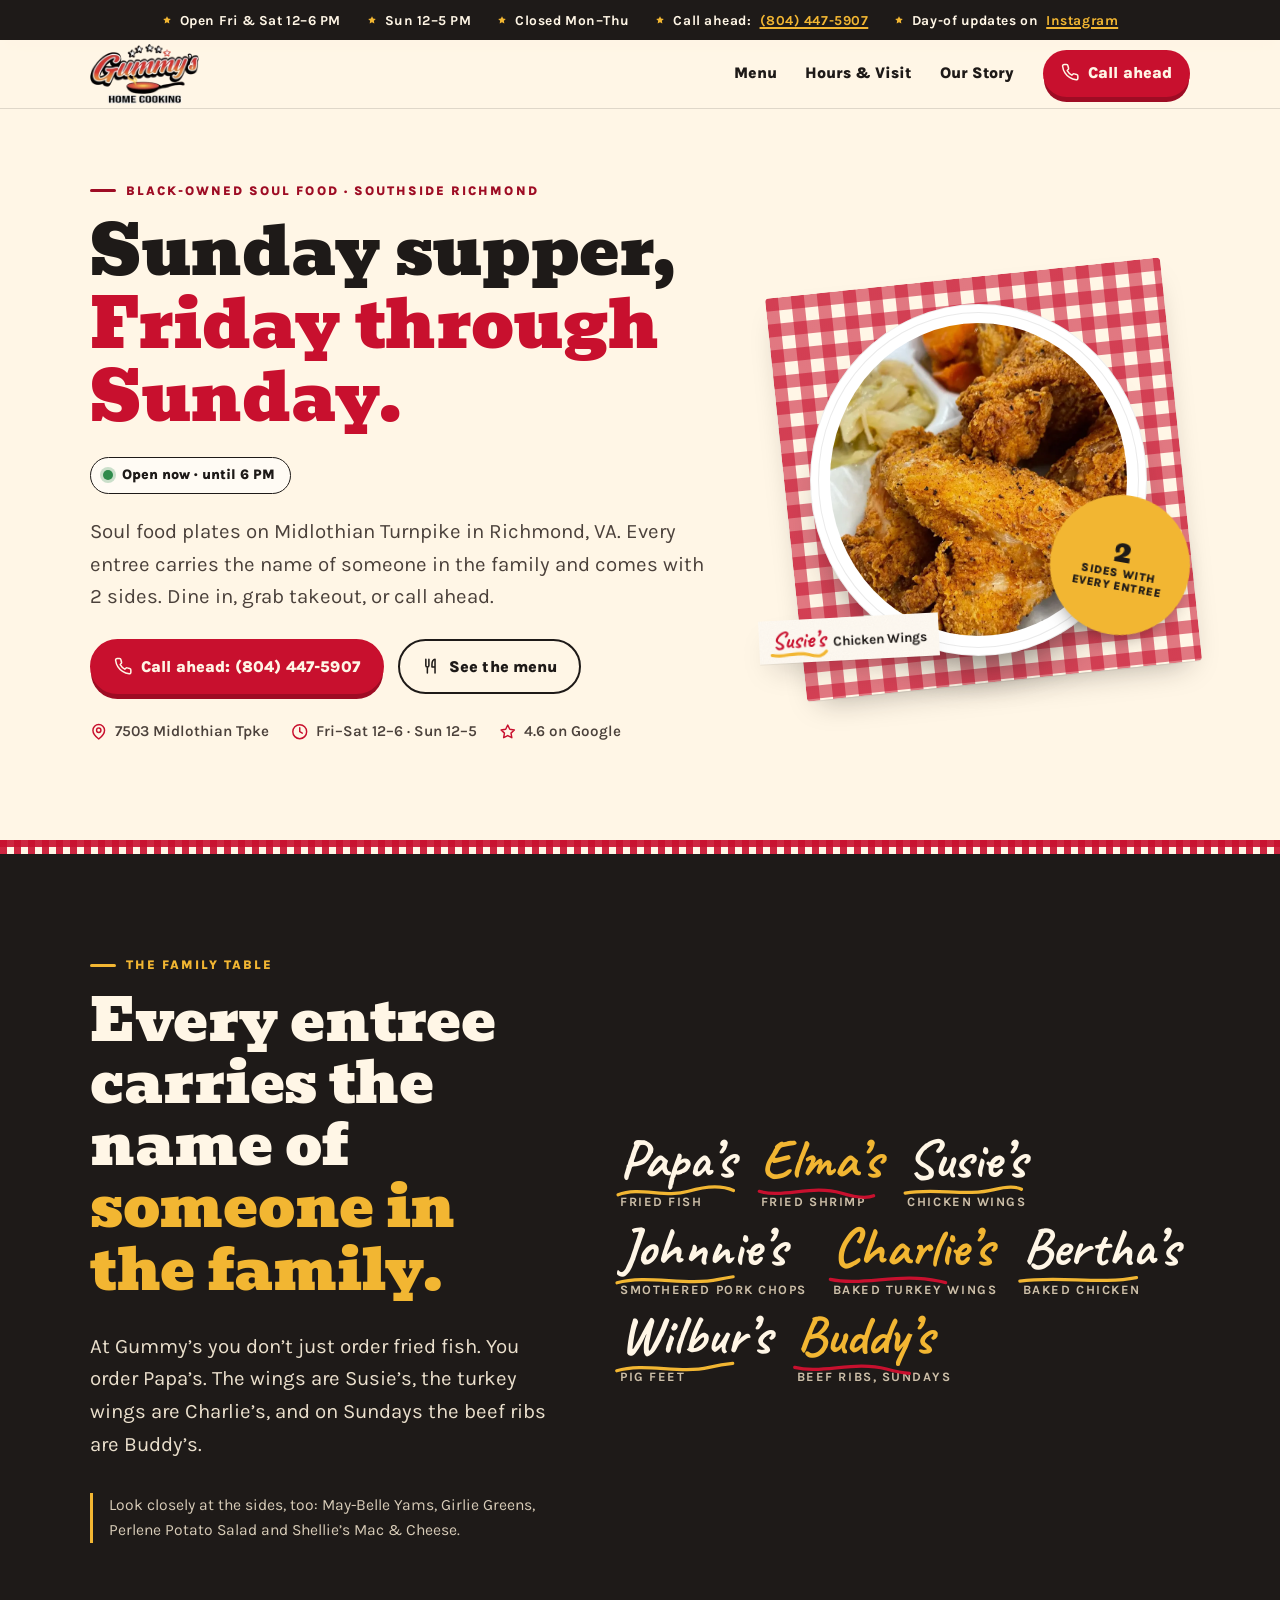
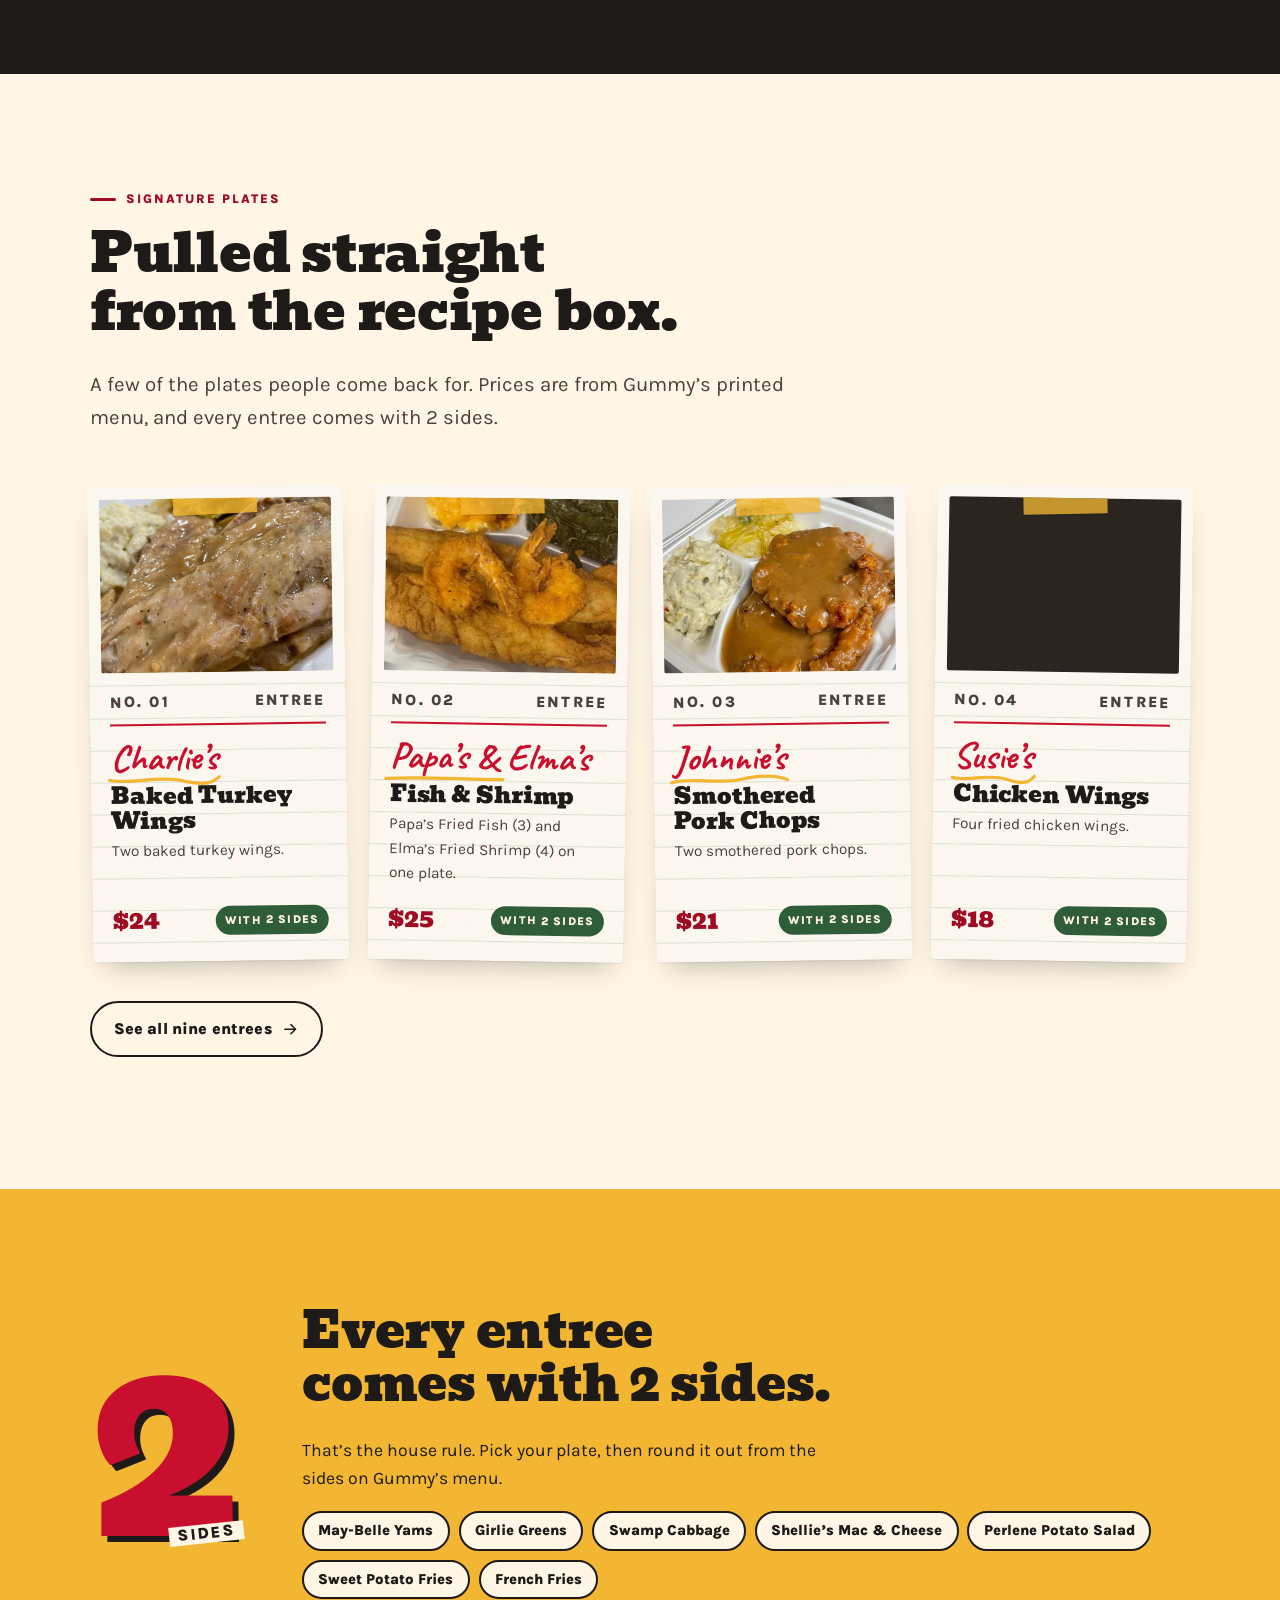
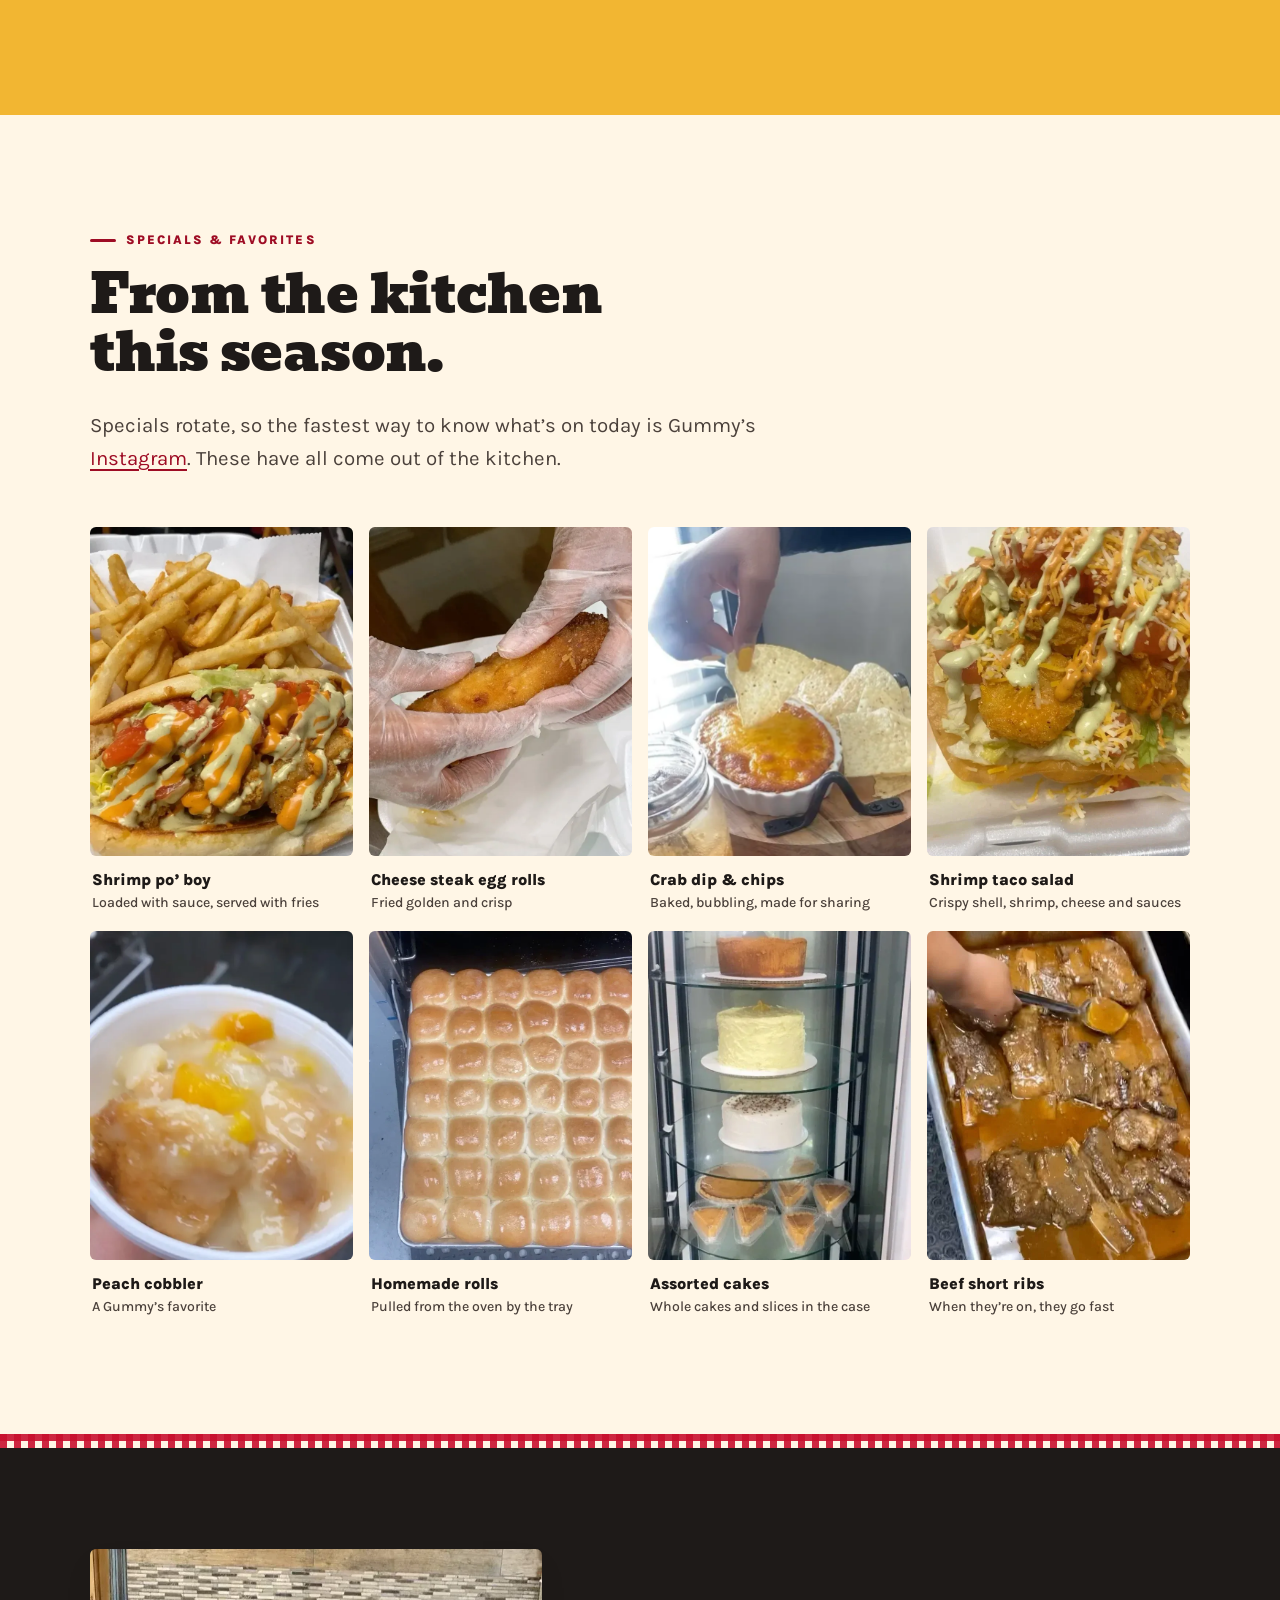
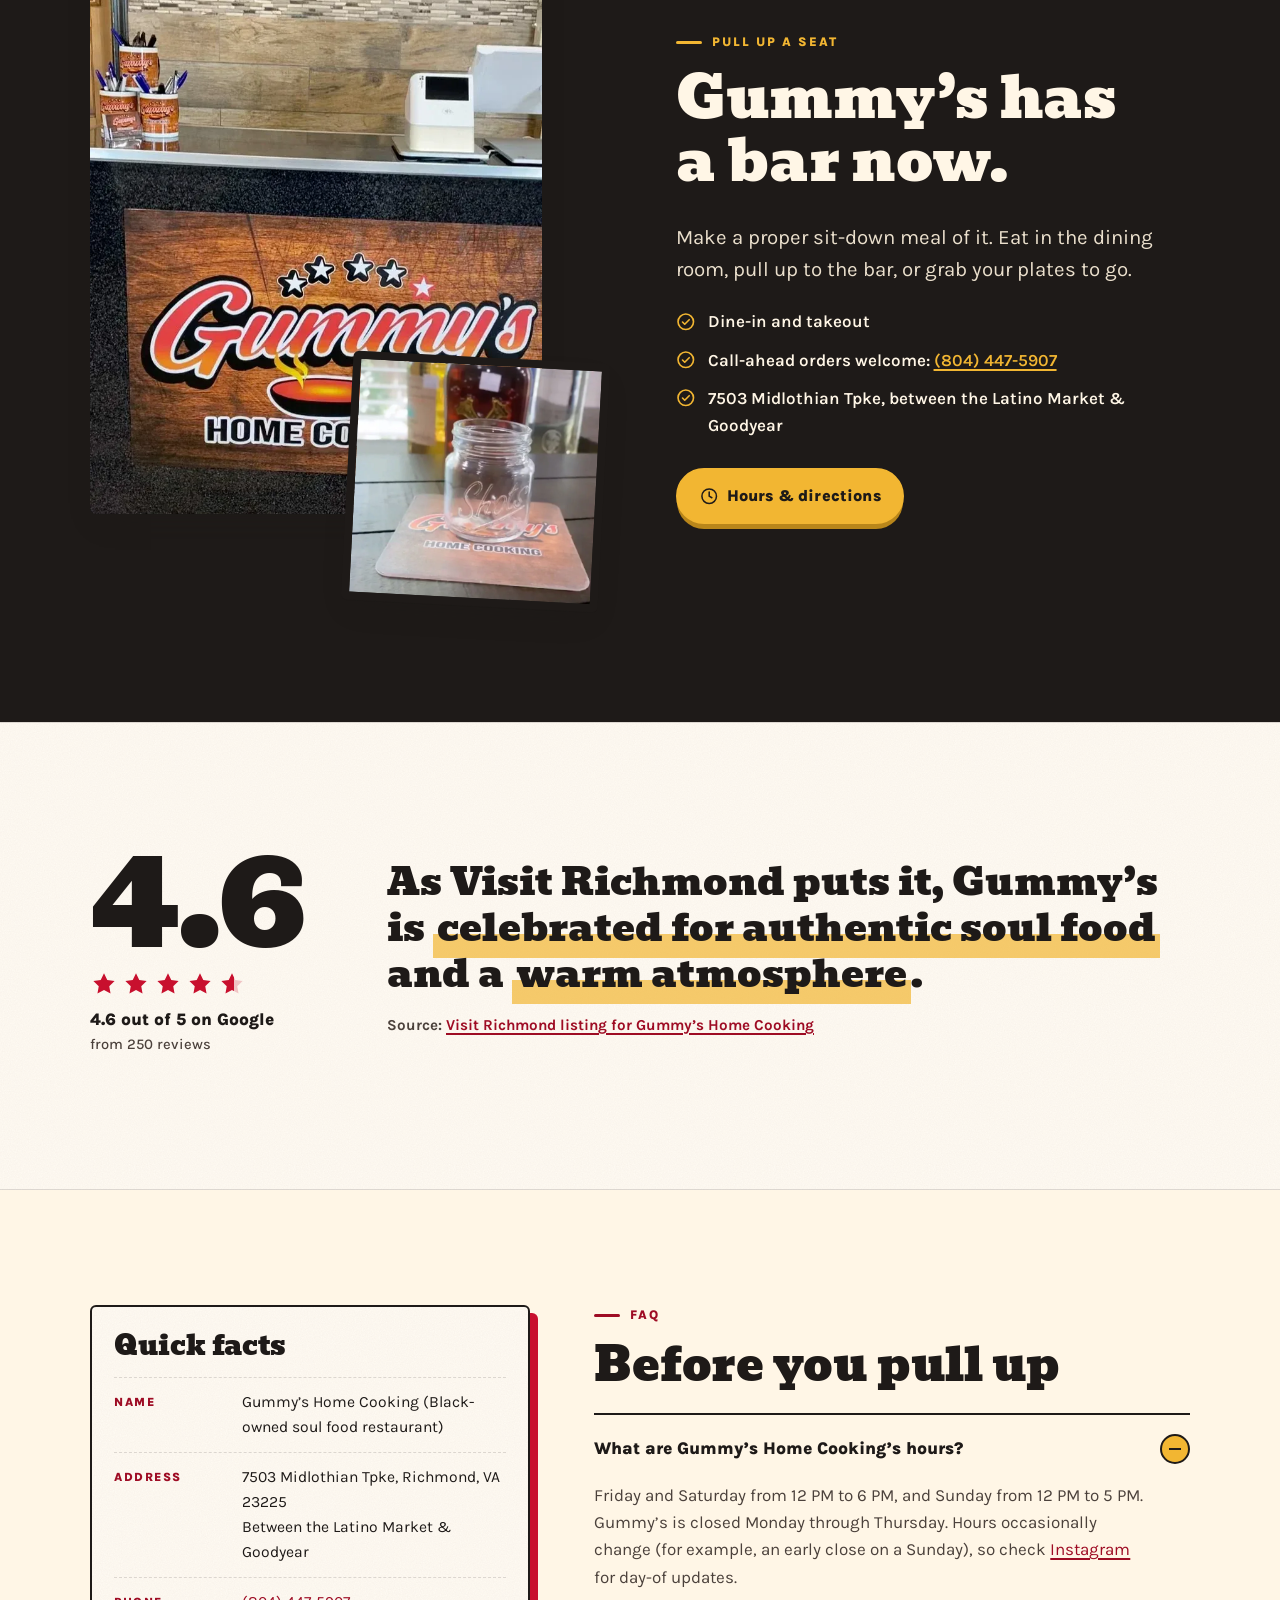
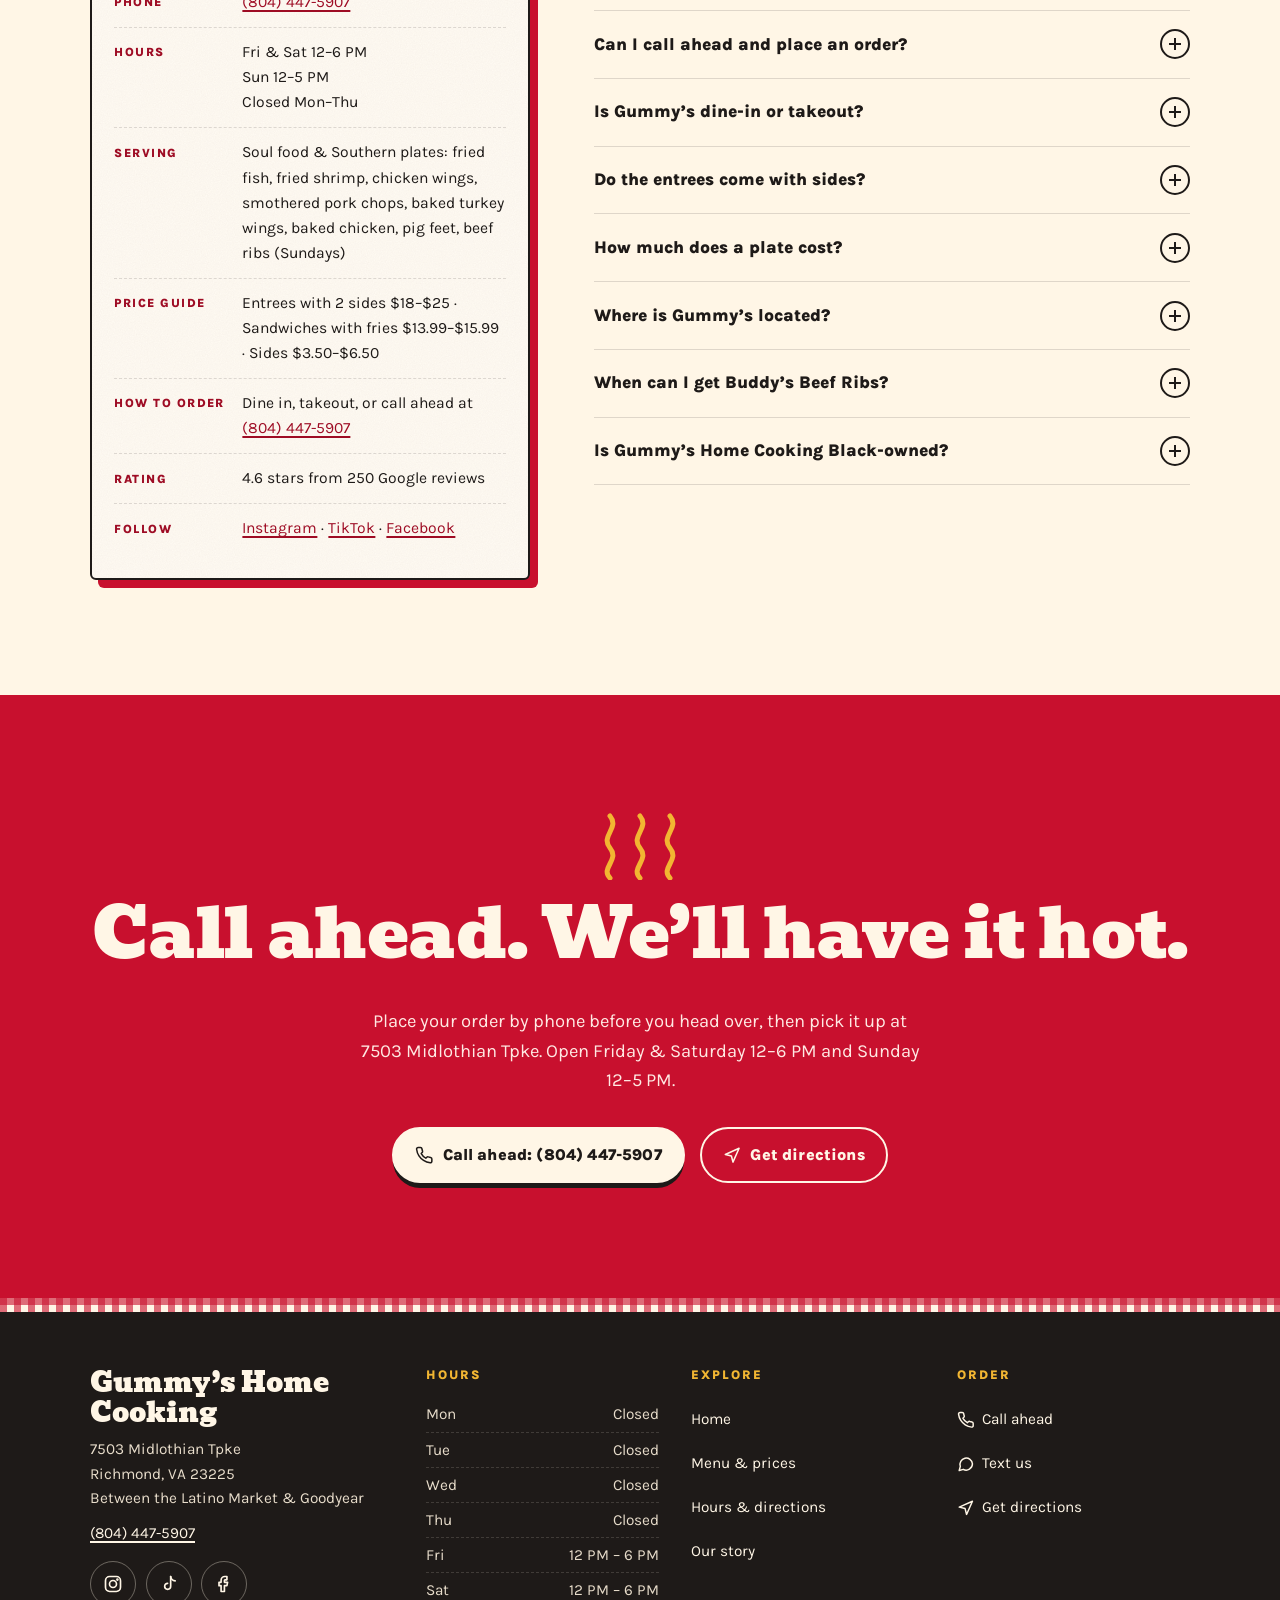
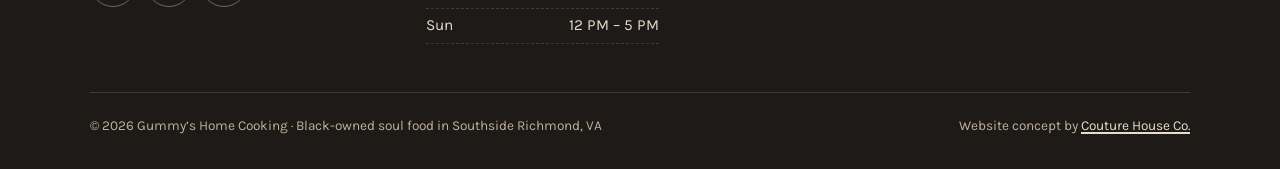
==== commit 0d55d973: "Style scrollbars and refresh header logo assets. Match page scrollbars to Sunday Supper colors; swap" ====
--- a/index.html
+++ b/index.html
@@ -5,15 +5,15 @@
 <meta name="viewport" content="width=device-width, initial-scale=1, viewport-fit=cover">
 <title>Gummy's Home Cooking | Soul Food in Richmond, VA</title>
 <meta name="description" content="Black-owned soul food on Midlothian Tpke in Richmond, VA. Family-named plates with 2 sides. Open Fri–Sun. Call ahead: (804) 447-5907.">
-<link rel="canonical" href="https://gummyshomecooking.com/">
+<link rel="canonical" href="https://gummys-home-cooking-website.netlify.app/">
 <meta name="theme-color" content="#C8102E">
 <meta name="robots" content="index, follow, max-image-preview:large">
 <meta property="og:type" content="restaurant">
 <meta property="og:site_name" content="Gummy&#39;s Home Cooking">
 <meta property="og:title" content="Gummy's Home Cooking | Soul Food in Richmond, VA">
 <meta property="og:description" content="Black-owned soul food on Midlothian Tpke in Richmond, VA. Family-named plates with 2 sides. Open Fri–Sun. Call ahead: (804) 447-5907.">
-<meta property="og:url" content="https://gummyshomecooking.com/">
-<meta property="og:image" content="https://gummyshomecooking.com/assets/img/og.jpg">
+<meta property="og:url" content="https://gummys-home-cooking-website.netlify.app/">
+<meta property="og:image" content="https://gummys-home-cooking-website.netlify.app/assets/img/og.jpg">
 <meta property="og:image:width" content="1200">
 <meta property="og:image:height" content="630">
 <meta property="og:image:alt" content="Gummy&#39;s Home Cooking — soul food on Midlothian Turnpike, Richmond, VA">
@@ -21,7 +21,7 @@
 <meta name="twitter:card" content="summary_large_image">
 <meta name="twitter:title" content="Gummy's Home Cooking | Soul Food in Richmond, VA">
 <meta name="twitter:description" content="Black-owned soul food on Midlothian Tpke in Richmond, VA. Family-named plates with 2 sides. Open Fri–Sun. Call ahead: (804) 447-5907.">
-<meta name="twitter:image" content="https://gummyshomecooking.com/assets/img/og.jpg">
+<meta name="twitter:image" content="https://gummys-home-cooking-website.netlify.app/assets/img/og.jpg">
 <meta name="geo.region" content="US-VA">
 <meta name="geo.placename" content="Richmond">
 <link rel="icon" href="assets/img/favicon.svg" type="image/svg+xml">
@@ -40,14 +40,14 @@
  "@graph": [
   {
    "@type": "Restaurant",
-   "@id": "https://gummyshomecooking.com/#restaurant",
+   "@id": "https://gummys-home-cooking-website.netlify.app/#restaurant",
    "name": "Gummy's Home Cooking",
-   "url": "https://gummyshomecooking.com/",
-   "logo": "https://gummyshomecooking.com/assets/img/gummys-logo-sign.webp",
+   "url": "https://gummys-home-cooking-website.netlify.app/",
+   "logo": "https://gummys-home-cooking-website.netlify.app/assets/img/gummys-logo.png",
    "image": [
-    "https://gummyshomecooking.com/assets/img/og.jpg",
-    "https://gummyshomecooking.com/assets/img/storefront-sign-night.webp",
-    "https://gummyshomecooking.com/assets/img/charlies-baked-turkey-wings.webp"
+    "https://gummys-home-cooking-website.netlify.app/assets/img/og.jpg",
+    "https://gummys-home-cooking-website.netlify.app/assets/img/storefront-sign-night.webp",
+    "https://gummys-home-cooking-website.netlify.app/assets/img/charlies-baked-turkey-wings.webp"
    ],
    "description": "Black-owned soul food restaurant on Midlothian Turnpike in Southside Richmond, VA. Every entree is named for someone in the family and comes with 2 sides. Dine-in, takeout and call-ahead orders.",
    "telephone": "+1-804-447-5907",
@@ -104,7 +104,7 @@
    "hasMenu": {
     "@type": "Menu",
     "name": "Gummy's Home Cooking Menu",
-    "url": "https://gummyshomecooking.com/menu.html",
+    "url": "https://gummys-home-cooking-website.netlify.app/menu.html",
     "inLanguage": "en-US",
     "hasMenuSection": [
      {
@@ -466,11 +466,11 @@
   },
   {
    "@type": "WebSite",
-   "@id": "https://gummyshomecooking.com/#website",
-   "url": "https://gummyshomecooking.com/",
+   "@id": "https://gummys-home-cooking-website.netlify.app/#website",
+   "url": "https://gummys-home-cooking-website.netlify.app/",
    "name": "Gummy's Home Cooking",
    "publisher": {
-    "@id": "https://gummyshomecooking.com/#restaurant"
+    "@id": "https://gummys-home-cooking-website.netlify.app/#restaurant"
    },
    "inLanguage": "en-US"
   },
@@ -554,7 +554,7 @@
 <header class="site-header">
  <div class="wrap header-in">
   <a class="brand" href="index.html" aria-label="Gummy&rsquo;s Home Cooking, home">
-   <img src="assets/img/gummys-logo-sm.webp" width="320" height="215" alt="Gummy&rsquo;s Home Cooking logo: red script lettering with stars above a skillet">
+   <img src="assets/img/gummys-logo-header.webp" width="240" height="132" alt="Gummy&rsquo;s Home Cooking">
    <span class="brand-text">Gummy&rsquo;s<small>Home Cooking</small></span>
   </a>
   <button class="nav-toggle" type="button" aria-expanded="false" aria-controls="site-nav"><span class="bars"><span></span></span><span class="label">Menu</span></button>
--- a/assets/css/site.css
+++ b/assets/css/site.css
@@ -35,6 +35,34 @@
   line-height: 1.6;
   overflow-x: hidden;
 }
+
+/* Page scrollbars — warm "Sunday Supper" track + tomato thumb (Firefox + Chromium) */
+html {
+  scrollbar-width: thin;
+  scrollbar-color: var(--red-deep) var(--mustard-soft);
+}
+*::-webkit-scrollbar {
+  width: 11px;
+  height: 11px;
+}
+*::-webkit-scrollbar-track {
+  background: linear-gradient(180deg, var(--paper) 0%, var(--cream) 100%);
+  border-inline-start: 1px solid var(--rule);
+}
+*::-webkit-scrollbar-thumb {
+  background: linear-gradient(180deg, var(--red) 0%, var(--red-deep) 100%);
+  border-radius: 999px;
+  border: 2px solid var(--paper);
+  box-shadow: inset 0 1px 0 rgba(255, 246, 230, .25);
+}
+*::-webkit-scrollbar-thumb:hover {
+  background: linear-gradient(180deg, var(--mustard) 0%, #D9A028 100%);
+  border-color: var(--red-deep);
+}
+*::-webkit-scrollbar-corner {
+  background: var(--cream);
+}
+
 img { max-width: 100%; height: auto; display: block; }
 a { color: var(--red-deep); text-underline-offset: .18em; text-decoration-thickness: 1.5px; }
 a:hover { color: var(--red); }
@@ -100,7 +128,9 @@
 .site-header { position: sticky; top: 0; z-index: 100; background: rgba(255,246,230,.94); backdrop-filter: saturate(1.2) blur(10px); -webkit-backdrop-filter: saturate(1.2) blur(10px); border-bottom: 1px solid var(--rule); }
 .header-in { display: flex; align-items: center; justify-content: space-between; gap: 1rem; min-height: var(--header-h); }
 .brand { display: inline-flex; align-items: center; gap: .7rem; text-decoration: none; color: var(--ink); min-height: 44px; }
-.brand img { width: 76px; height: 51px; border-radius: 5px; box-shadow: 0 2px 0 rgba(30,26,24,.18); object-fit: cover; }
+.brand img { width: auto; height: 50px; display: block; }
+@media (min-width: 900px) { .brand img { height: 60px; } }
+.brand-text { position: absolute !important; width: 1px; height: 1px; overflow: hidden; clip: rect(0 0 0 0); white-space: nowrap; }
 .brand-text { font-family: var(--display); font-size: 1.02rem; line-height: 1.05; }
 .brand-text small { display: block; font-family: var(--body); font-weight: 700; font-size: .68rem; letter-spacing: .16em; text-transform: uppercase; color: var(--ink-soft); margin-top: .2rem; }
 .nav-toggle { display: inline-flex; align-items: center; gap: .5rem; min-height: 46px; min-width: 46px; padding: 0 .9rem; border: 2px solid var(--ink); background: transparent; color: var(--ink); border-radius: 999px; font: 800 .9rem var(--body); cursor: pointer; }
@@ -232,7 +262,7 @@
 .side-chips li { background: var(--cream); border: 2px solid var(--iron); border-radius: 999px; padding: .38rem .9rem; font-weight: 800; font-size: .92rem; }
 
 /* ---------- kitchen strip ---------- */
-.strip { display: grid; grid-auto-flow: column; grid-auto-columns: 72%; gap: 1rem; overflow-x: auto; scroll-snap-type: x mandatory; scroll-padding-inline: var(--gut); padding: .5rem var(--gut) 1.5rem; margin: 0 calc(var(--gut) * -1); scrollbar-width: thin; scrollbar-color: var(--red) transparent; }
+.strip { display: grid; grid-auto-flow: column; grid-auto-columns: 72%; gap: 1rem; overflow-x: auto; scroll-snap-type: x mandatory; scroll-padding-inline: var(--gut); padding: .5rem var(--gut) 1.5rem; margin: 0 calc(var(--gut) * -1); scrollbar-width: thin; scrollbar-color: var(--red-deep) var(--mustard-soft); }
 @media (min-width: 640px) { .strip { grid-auto-columns: 42%; } }
 @media (min-width: 1040px) { .strip { grid-auto-flow: row; grid-template-columns: repeat(4, 1fr); overflow: visible; margin: 0; padding: 0; } }
 .snap { scroll-snap-align: start; margin: 0; }
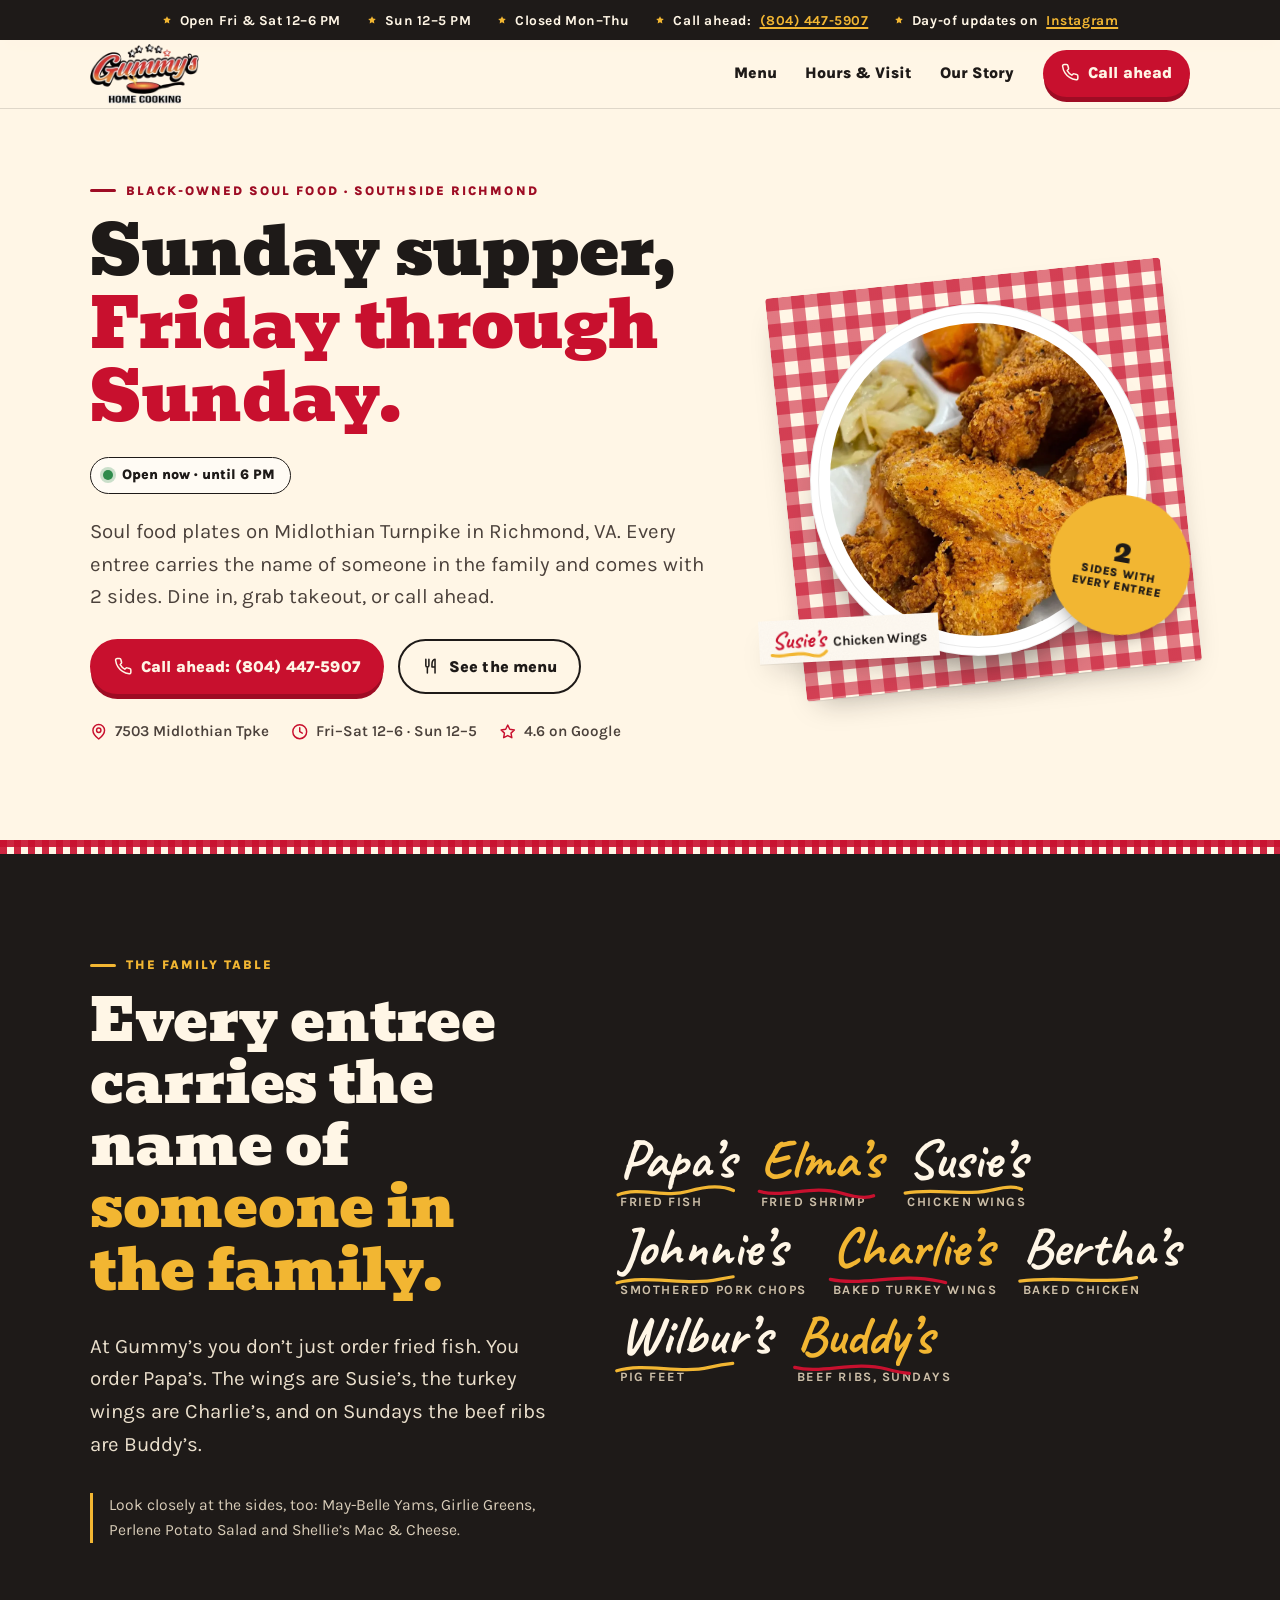
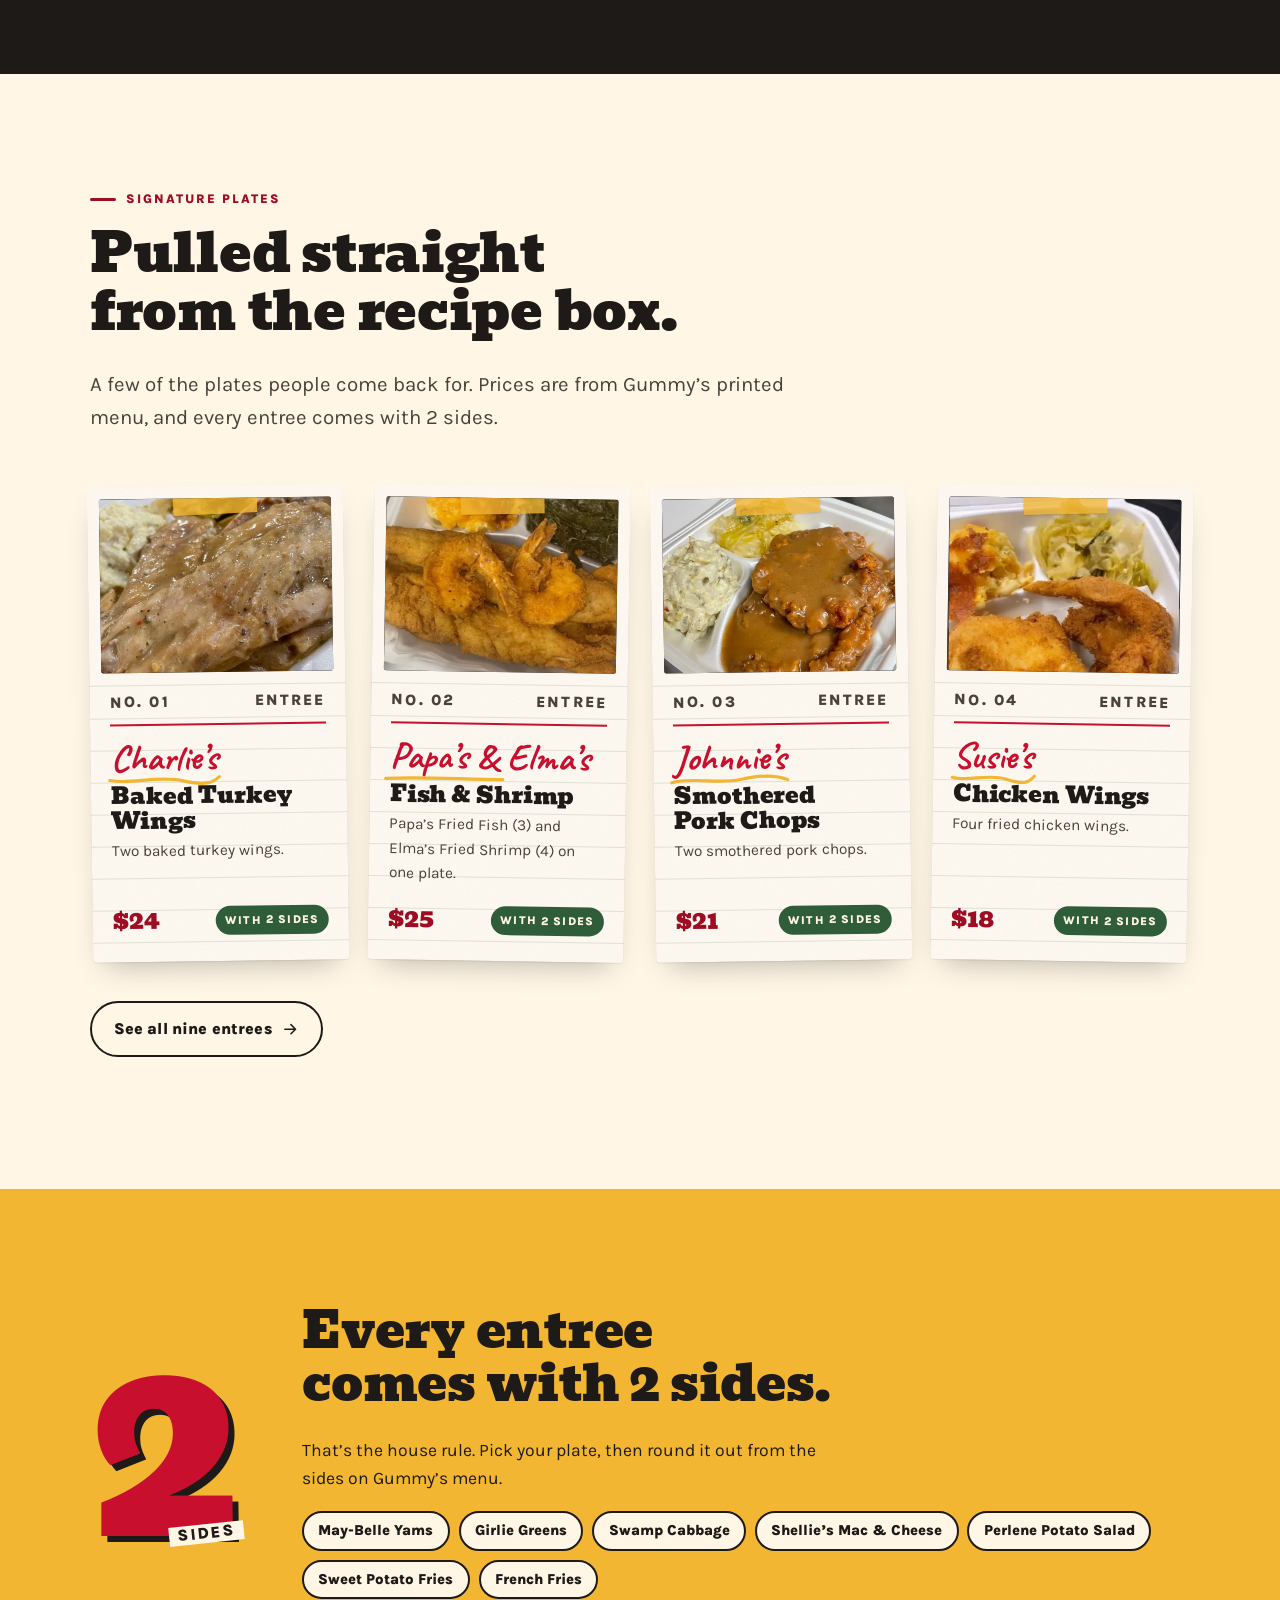
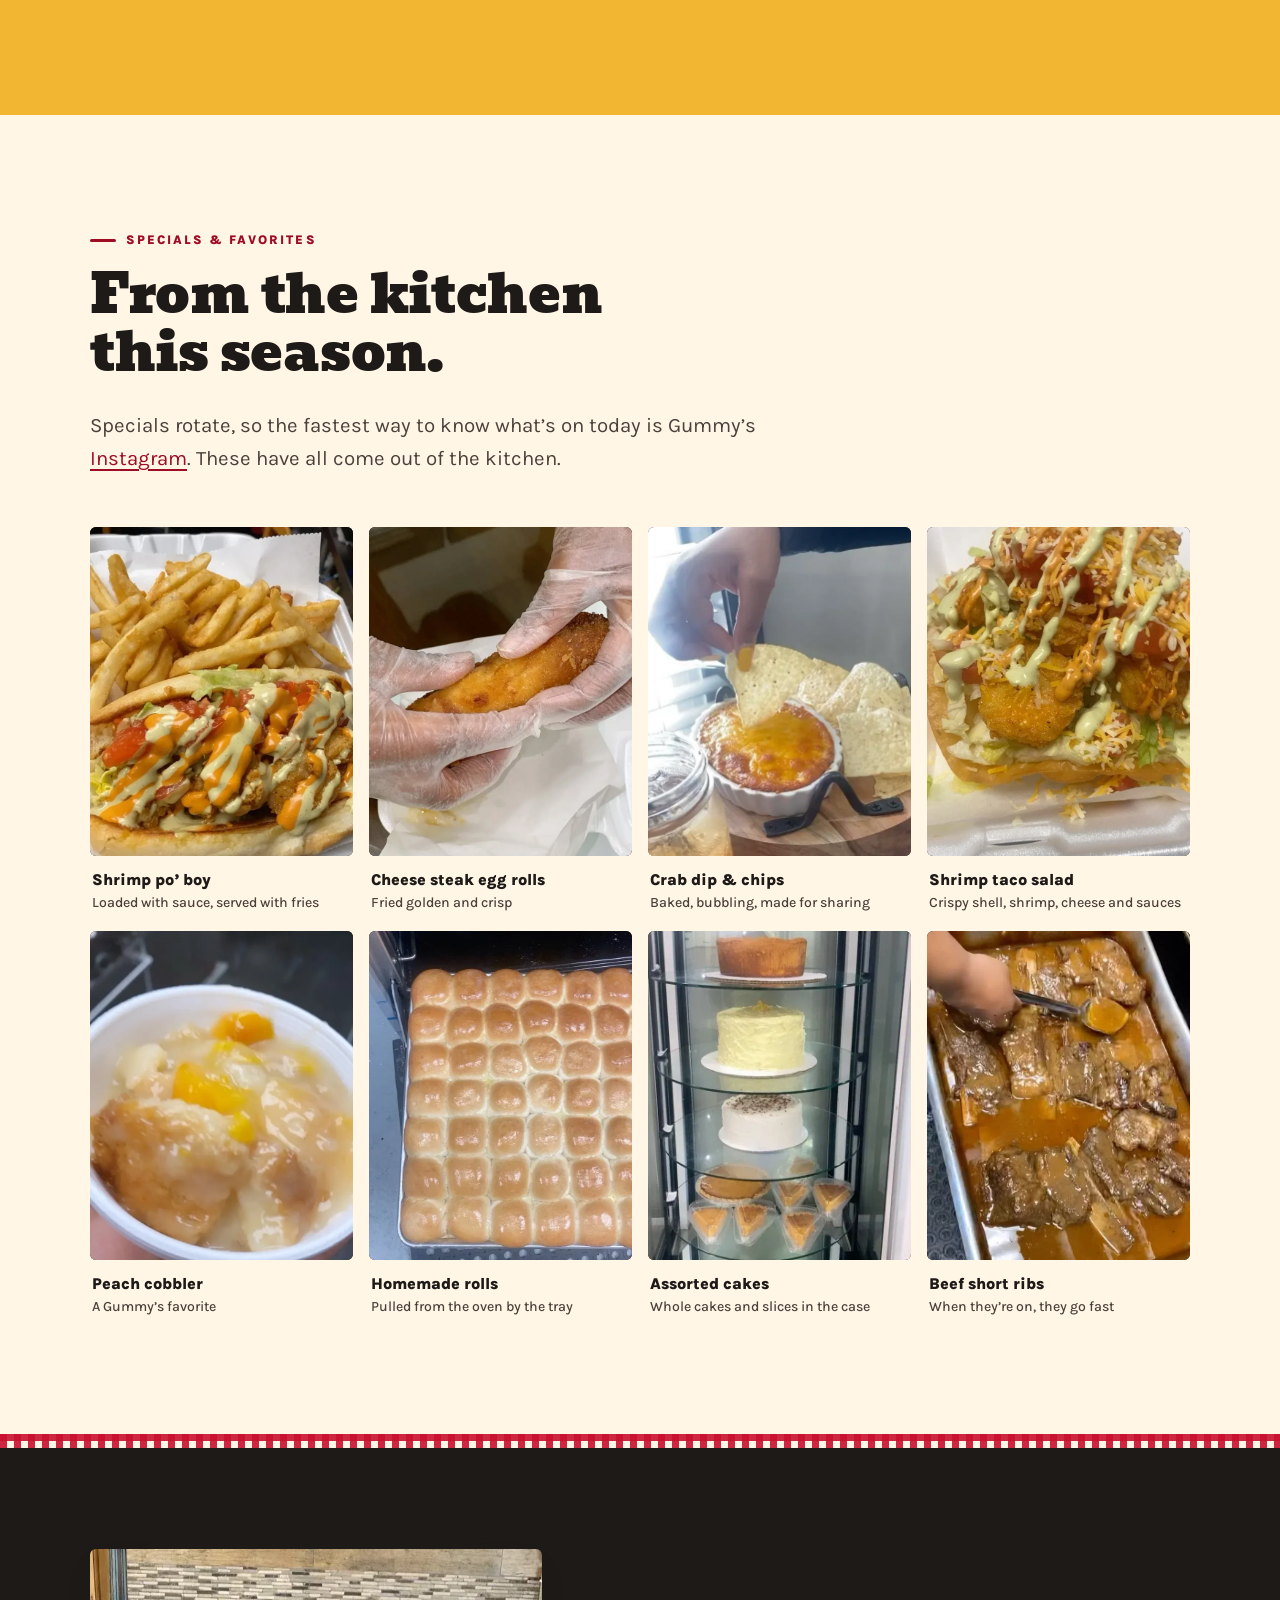
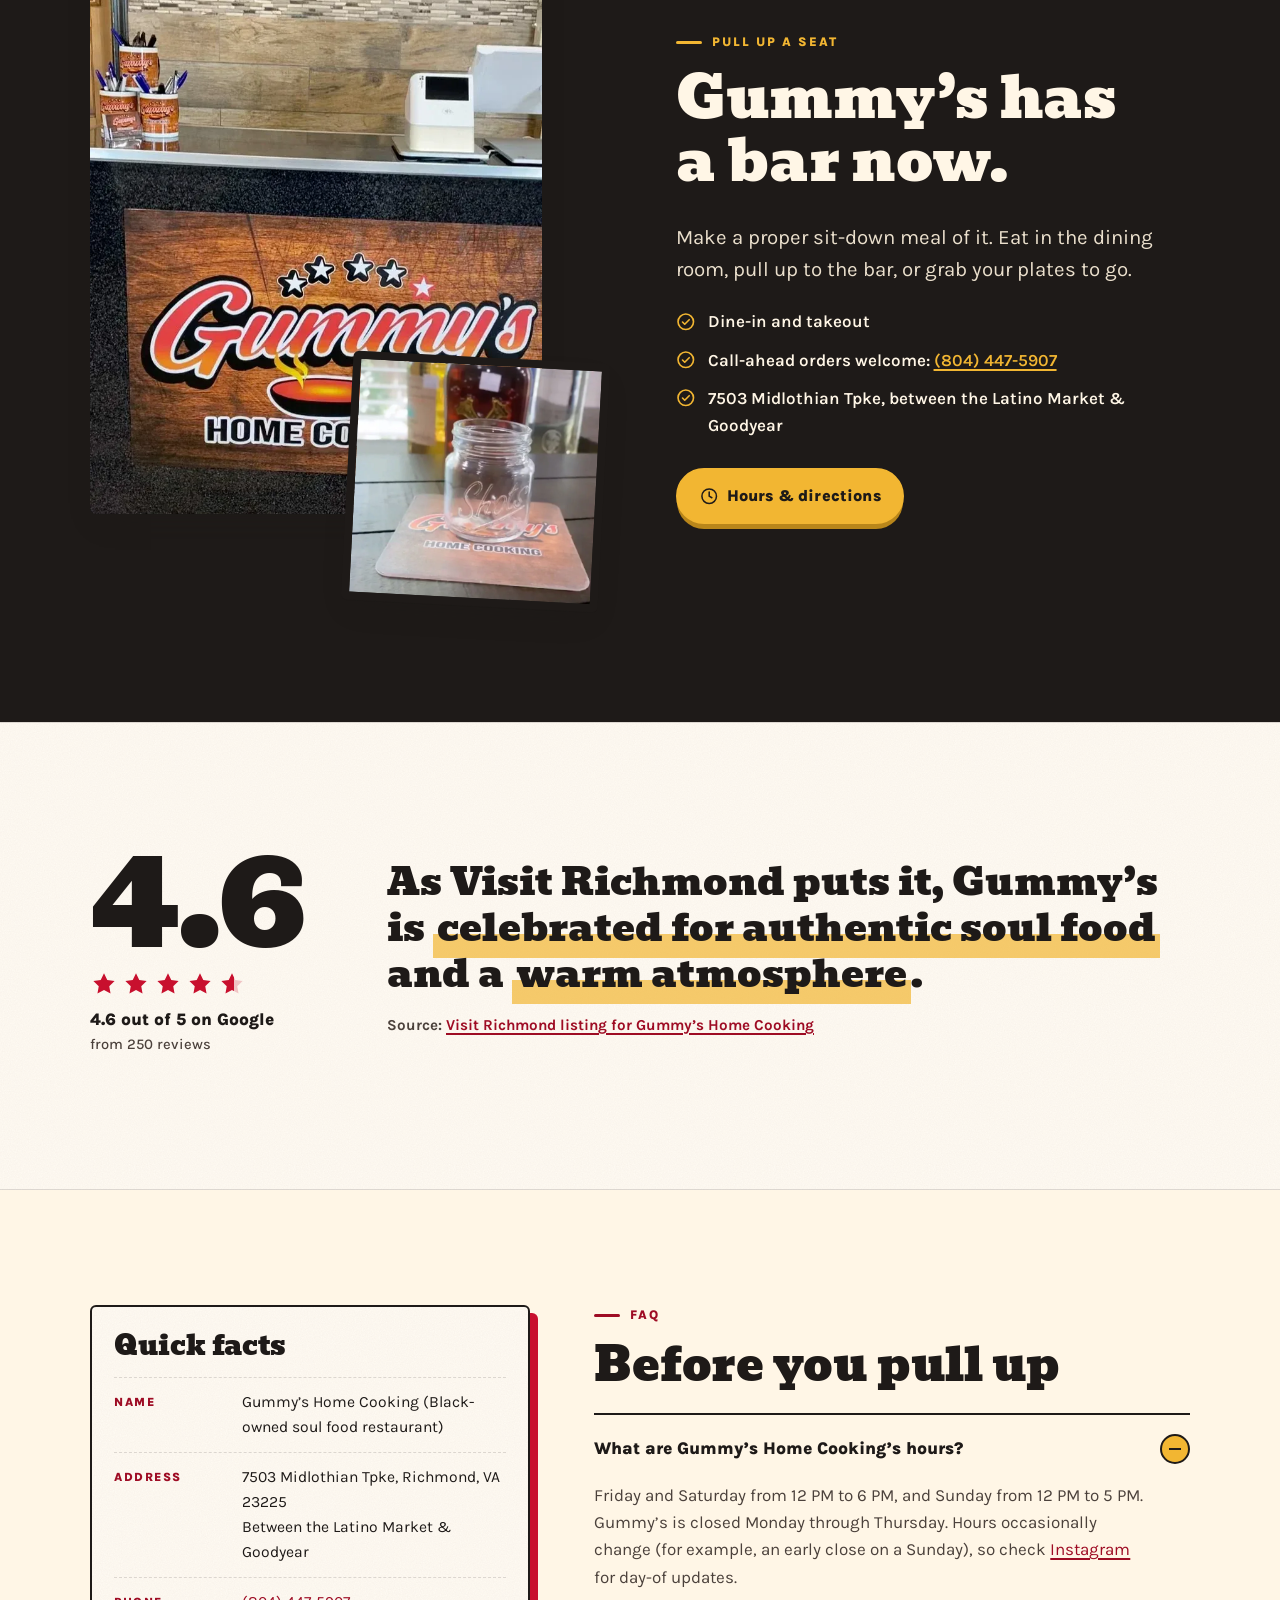
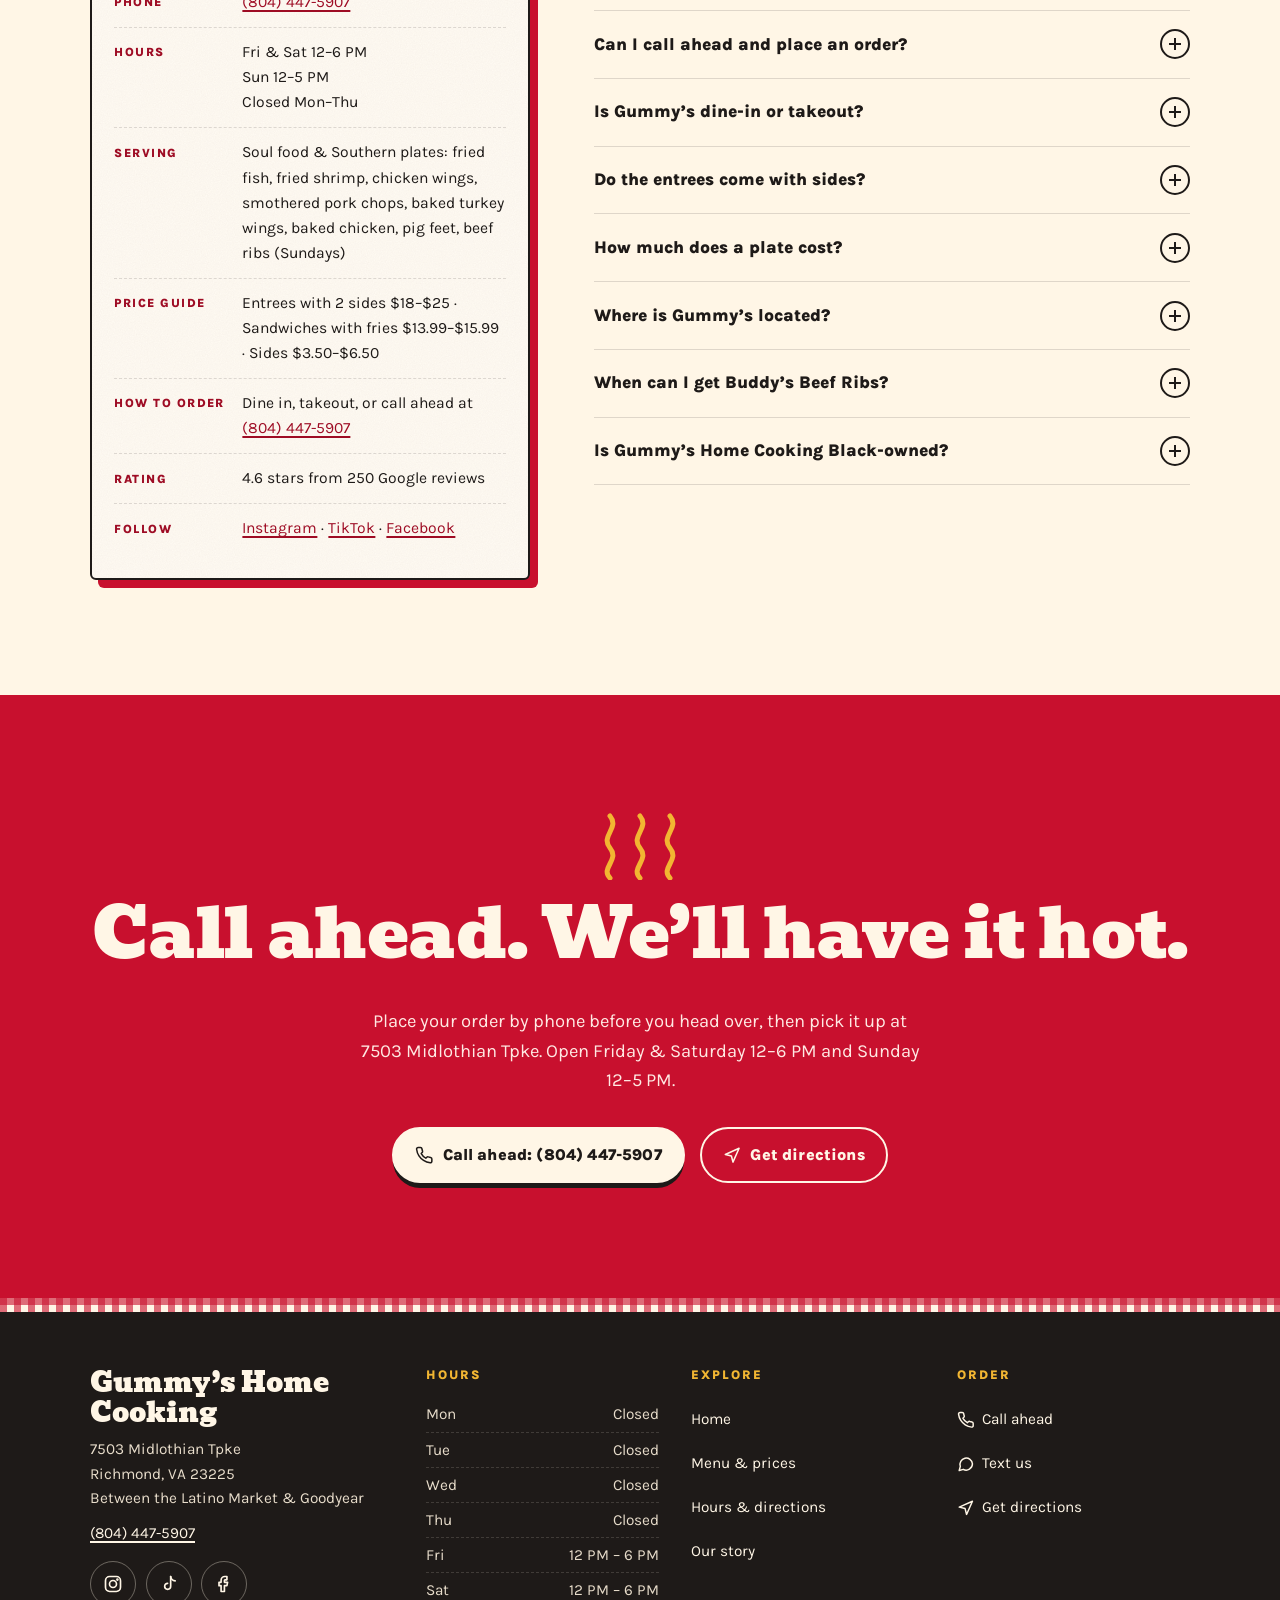
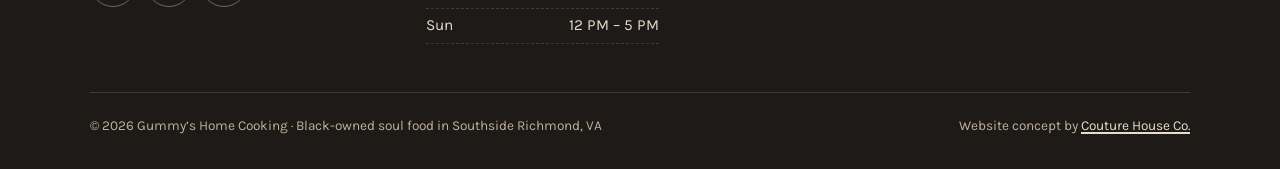
==== commit 08d05fd3: "Bust CSS cache and drop overflow-x clip rule. Add v=20260930 to stylesheet URLs on all pages; remove" ====
--- a/index.html
+++ b/index.html
@@ -31,8 +31,8 @@
 <link rel="preload" href="assets/fonts/bevan-latin-400-normal.woff2" as="font" type="font/woff2" crossorigin>
 <link rel="preload" href="assets/fonts/karla-latin-wght-normal.woff2" as="font" type="font/woff2" crossorigin>
 <link rel="preload" as="image" href="assets/img/susies-fried-chicken-wings-800.webp" imagesrcset="assets/img/susies-fried-chicken-wings-800.webp 800w, assets/img/susies-fried-chicken-wings.webp 1440w" imagesizes="(min-width: 900px) 520px, 90vw" fetchpriority="high">
-<link rel="stylesheet" href="assets/css/fonts.css">
-<link rel="stylesheet" href="assets/css/site.css">
+<link rel="stylesheet" href="assets/css/fonts.css?v=20260930">
+<link rel="stylesheet" href="assets/css/site.css?v=20260930">
 <script>document.documentElement.classList.add('js')</script>
 <script src="assets/js/site.js" defer></script>
 <script type="application/ld+json">{
--- a/assets/css/site.css
+++ b/assets/css/site.css
@@ -475,3 +475,26 @@
 }
 @media (prefers-reduced-motion: reduce) and (max-width: 899px) { .ribbon .rb-extra { display: none; } }
 @media print { .ribbon, .site-header, .mobile-bar, .cta { display: none; } body { background: #fff; } }
+
+
+/* Fix (28 Sep 2026): tilted recipe cards were widening the page on phones, making it zoom in and out.
+   1) Clip sideways overflow at the page level (overflow: clip keeps the sticky header working).
+   2) On phones, cards deal in with a slide only and keep a small tilt, so they never cross the screen edge. */
+
+@media (max-width: 639px) {
+  .rcard:nth-child(odd) { --tilt: -.35deg; }
+  .rcard:nth-child(even) { --tilt: .35deg; }
+  .js .deal > * { transform: translateY(40px); }
+  .js .deal.in > * { transform: rotate(var(--tilt)); }
+}
+
+/* Fix (29 Sep 2026): on iPhone Safari the recipe-card photos grew without stopping.
+   Safari sized each 4:3 photo box from the portrait photo inside it, the photo then filled the taller box, and so on.
+   The photos are now pinned inside their boxes, so each box's size comes only from its width. */
+.rcard-photo, .rcard-art, .snap-img { position: relative; min-height: 0; flex: none; height: auto; }
+.rcard-photo img, .snap-img img { position: absolute; inset: 0; width: 100%; height: 100%; max-width: none; object-fit: cover; }
+@supports not (aspect-ratio: 1) {
+  .rcard-photo, .rcard-art { height: 0; padding-top: 75%; }
+  .snap-img { height: 0; padding-top: 125%; }
+  .rcard-art svg { position: absolute; inset: 0; margin: auto; }
+}
